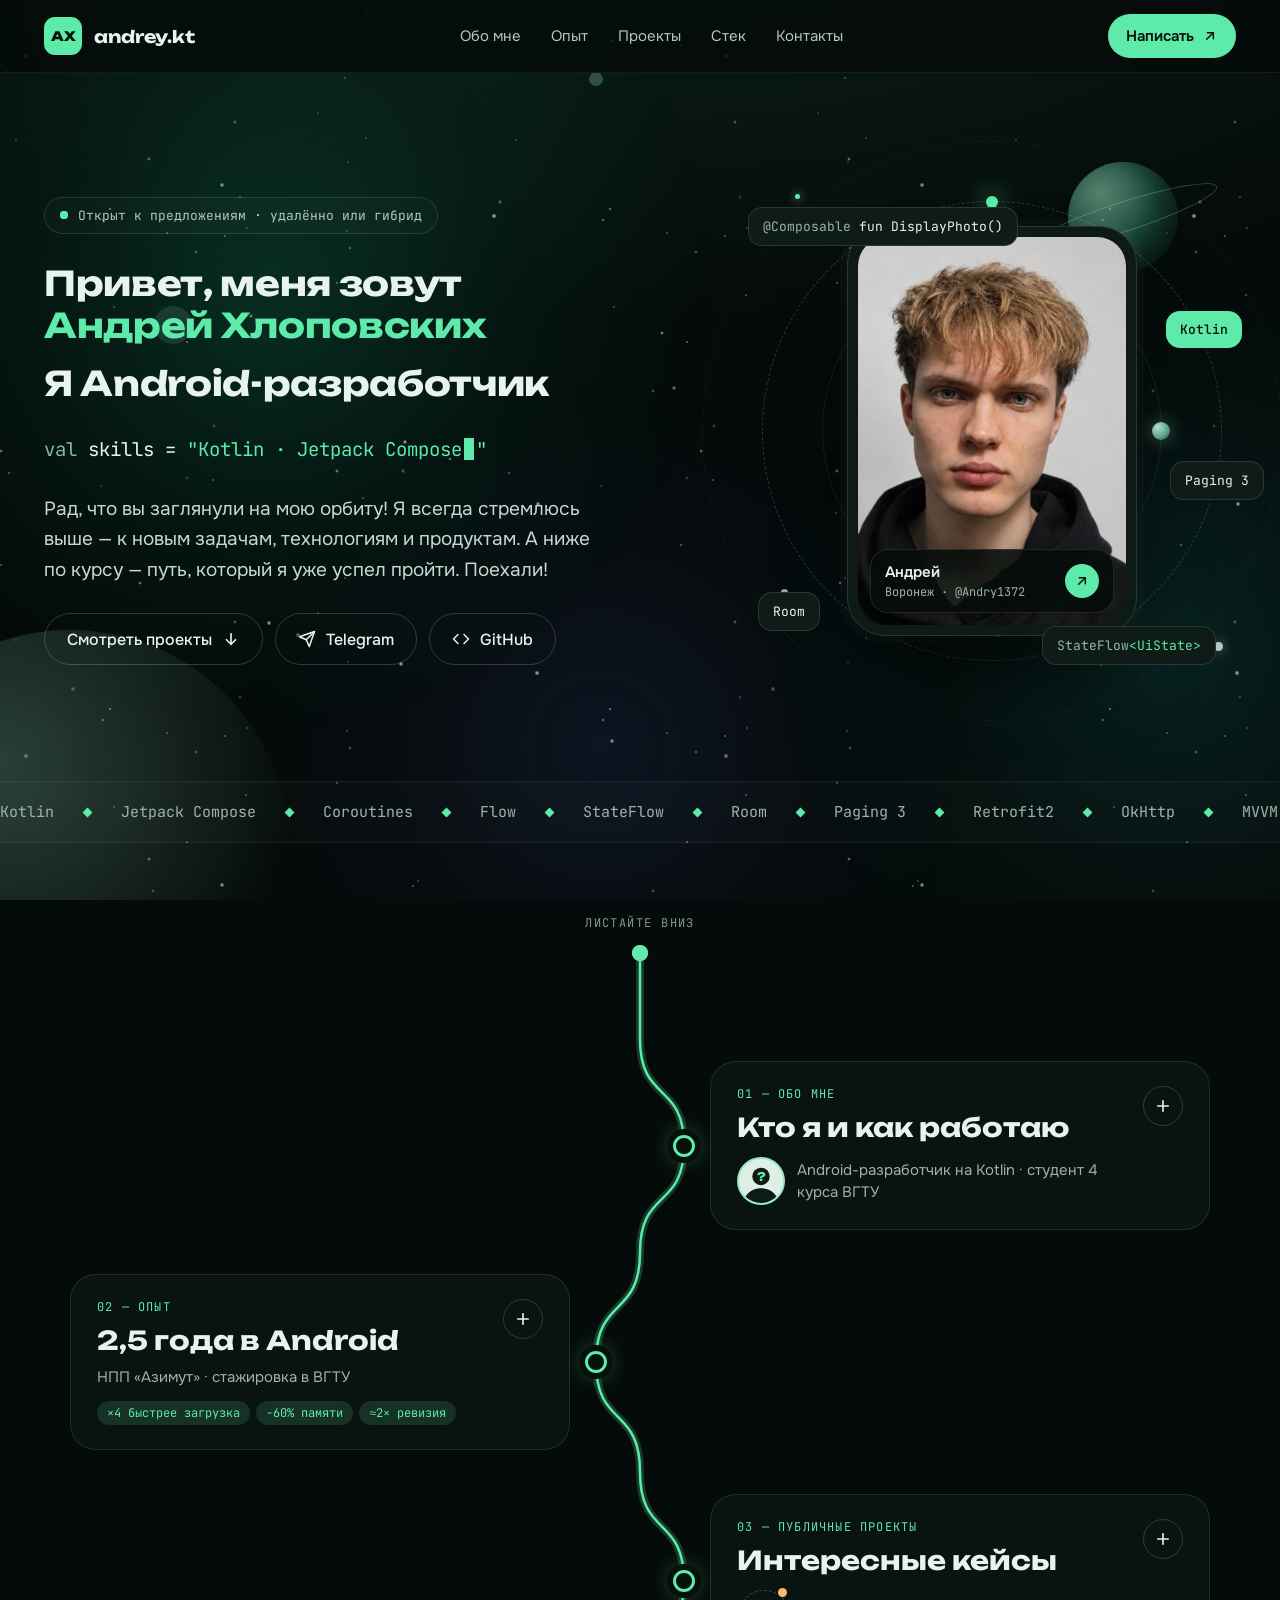
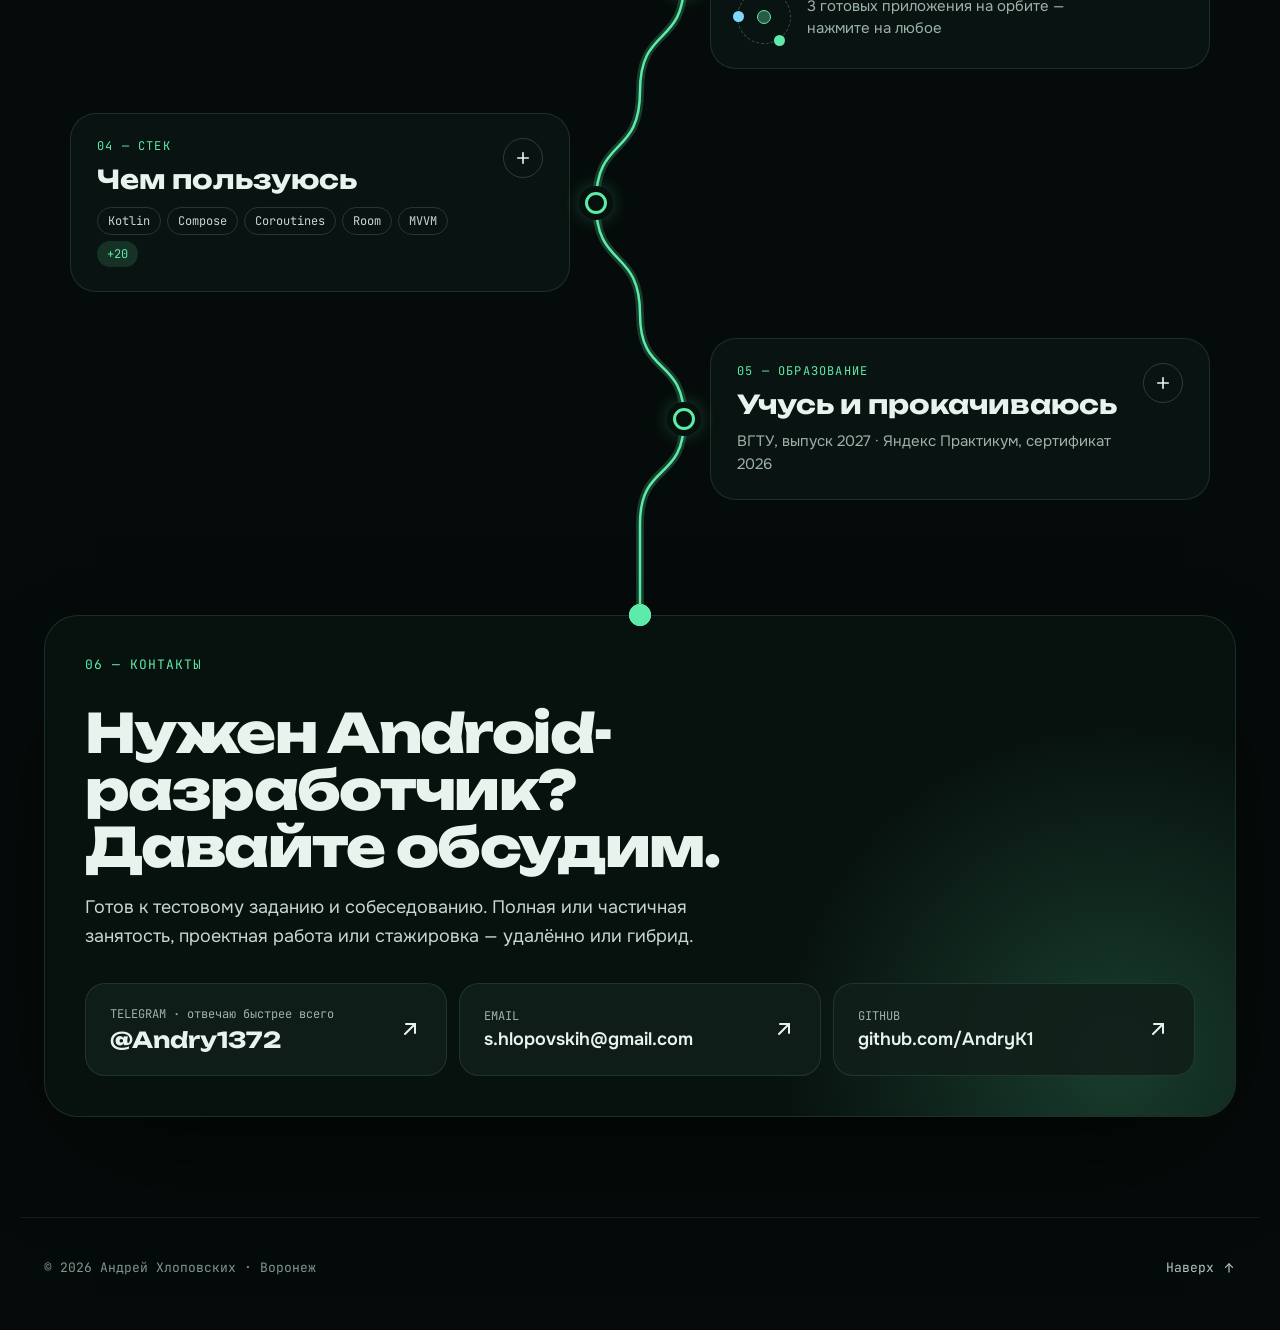
==== index.html @ 8d743f5b "Add files via upload Portfolio android" ====
<!doctype html>
<html lang="ru">
<head>
  <meta charset="utf-8">
  <meta name="viewport" content="width=device-width, initial-scale=1">
  <title>Андрей Хлоповских — Android-разработчик</title>
  <meta name="description" content="Портфолио Android-разработчика Андрея Хлоповских: Kotlin, Jetpack Compose, Coroutines, Room, MVVM. Опыт, проекты, стек и контакты.">
  <meta name="theme-color" content="#050B0A">

  <!-- адрес сайта и превью ссылки в Telegram, VK и т.д. -->
  <link rel="canonical" href="https://developer-android.ru/">
  <meta property="og:url" content="https://developer-android.ru/">
  <meta property="og:type" content="website">
  <meta property="og:title" content="Андрей Хлоповских — Android-разработчик">
  <meta property="og:description" content="Kotlin, Jetpack Compose, Coroutines, Room, MVVM. Опыт, проекты и контакты.">
  <meta property="og:image" content="https://developer-android.ru/images/andrey.jpg">
  <meta property="og:locale" content="ru_RU">

  <link rel="icon" href="favicon.svg" type="image/svg+xml">

  <!-- шрифты лежат в папке fonts/, из интернета ничего не грузится -->
  <link rel="stylesheet" href="css/fonts.css">

  <link rel="preload" as="image" href="images/andrey.jpg" fetchpriority="high">
  <link rel="stylesheet" href="css/style.css">

  <script src="js/data.js" defer></script>
  <script src="js/main.js" defer></script>
</head>
<body>
<div class="page" id="page">

  <!-- ===================== ФОН «КОСМОС» ===================== -->
  <div class="space" aria-hidden="true">
    <div class="nebula nebula--1"></div>
    <div class="nebula nebula--2"></div>
    <div class="nebula nebula--3"></div>

    <!-- картинки звёзд и мерцающие звёзды добавляет main.js -->
    <div class="stars stars--a" data-stars="a"></div>
    <div class="stars stars--b" data-stars="b"></div>
    <div class="stars stars--c" data-stars="c"></div>
    <div class="twinkles" id="twinkles"></div>

    <div class="planets">
      <div class="float-slow planet--big"></div>
      <div class="float-slow planet--ringed">
        <div class="planet__body"></div>
        <div class="planet__ring"></div>
      </div>
      <div class="float-slow planet--dot1"></div>
      <div class="float-slow planet--dot2"></div>
      <div class="float-slow planet--dot3"></div>
    </div>

    <span class="shoot shoot--1"></span>
    <span class="shoot shoot--2"></span>
    <span class="shoot shoot--3"></span>
  </div>

  <div class="content">

    <!-- ===================== ШАПКА ===================== -->
    <header class="site-header">
      <nav class="nav">
        <a href="#top" class="logo disp">
          <span class="logo__mark">АХ</span>
          <span>andrey.kt</span>
        </a>
        <div class="nav__links hide-sm">
          <a class="navlink" href="#about" data-open-section="about">Обо мне</a>
          <a class="navlink" href="#exp" data-open-section="exp">Опыт</a>
          <a class="navlink" href="#projects" data-open-section="projects">Проекты</a>
          <a class="navlink" href="#stack" data-open-section="stack">Стек</a>
          <a class="navlink" href="#contact">Контакты</a>
        </div>
        <a class="btn nav__cta" href="https://t.me/Andry1372" target="_blank" rel="noopener noreferrer">
          Написать
          <svg width="16" height="16" viewBox="0 0 24 24" fill="none" stroke="currentColor" stroke-width="2.2" stroke-linecap="round" stroke-linejoin="round" aria-hidden="true"><path d="M7 17L17 7"/><path d="M8 7h9v9"/></svg>
        </a>
      </nav>
    </header>

    <!-- ===================== HERO ===================== -->
    <section id="top" class="hero">
      <div class="hero__text">
        <div class="status fu mono" style="--d: .05s">
          <span class="status__dot pulse"></span>
          <span>Открыт к предложениям · удалённо или гибрид</span>
        </div>

        <div class="hero__titles">
          <h1 class="hero__title disp">
            <span class="ln"><span style="--d: .15s">Привет, меня зовут <span class="accent">Андрей Хлоповских</span></span></span>
          </h1>
          <p class="hero__title disp fu" style="--d: .4s">Я Android-разработчик</p>
        </div>

        <div class="hero__type-wrap">
          <div class="type-line fu mono" style="--d: .7s">
            <span class="type-line__kw" aria-hidden="true">val&nbsp;</span>
            <span aria-hidden="true">skills =&nbsp;</span>
            <span class="type-line__value" aria-hidden="true">"<span class="type-line__text" id="typewriter"></span><span class="caret"></span>"</span>
            <span class="sr-only">Навыки: Kotlin, Jetpack Compose, Coroutines, Flow, Room, Paging 3, Retrofit, OkHttp, MVVM, Clean Architecture, Koin, Dagger 2</span>
          </div>
        </div>

        <p class="hero__lead fu" style="--d: .85s">Рад, что вы заглянули на мою орбиту! Я всегда стремлюсь выше — к новым задачам, технологиям и продуктам. А ниже по курсу — путь, который я уже успел пройти. Поехали!</p>

        <div class="hero__actions fu" style="--d: 1s">
          <a class="btn btn-glow btn-pill" href="#projects" data-open-section="projects">
            Смотреть проекты
            <svg width="18" height="18" viewBox="0 0 24 24" fill="none" stroke="currentColor" stroke-width="2.2" stroke-linecap="round" stroke-linejoin="round" aria-hidden="true"><path d="M12 5v14"/><path d="M6 13l6 6 6-6"/></svg>
          </a>
          <a class="btn btn-glow btn-pill" href="https://t.me/Andry1372" target="_blank" rel="noopener noreferrer">
            <svg width="18" height="18" viewBox="0 0 24 24" fill="none" stroke="currentColor" stroke-width="2" stroke-linecap="round" stroke-linejoin="round" aria-hidden="true"><path d="M22 2L11 13"/><path d="M22 2l-7 20-4-9-9-4 20-7z"/></svg>
            Telegram
          </a>
          <a class="btn btn-glow btn-pill" href="https://github.com/AndryK1" target="_blank" rel="noopener noreferrer">
            <svg width="18" height="18" viewBox="0 0 24 24" fill="none" stroke="currentColor" stroke-width="2" stroke-linecap="round" stroke-linejoin="round" aria-hidden="true"><path d="M8 6l-6 6 6 6"/><path d="M16 6l6 6-6 6"/></svg>
            GitHub
          </a>
        </div>
      </div>

      <div class="hero__visual" data-pause-offscreen>
        <div class="hero-ring hero-ring--mid spin" aria-hidden="true">
          <span class="sat sat--1"></span>
          <span class="sat sat--2"></span>
        </div>
        <div class="hero-ring hero-ring--inner spin-rev" aria-hidden="true">
          <span class="sat sat--3"></span>
        </div>
        <div class="hero-ring hero-ring--outer spin-slow" aria-hidden="true">
          <span class="sat sat--4"></span>
          <span class="sat sat--5"></span>
        </div>

        <div class="photo-card fu" style="--d: .4s">
          <img class="photo-card__img" src="images/andrey.jpg" alt="Андрей Хлоповских" width="270" height="390" draggable="false" fetchpriority="high" decoding="async">
          <div class="photo-card__badge">
            <div class="photo-card__who">
              <span class="photo-card__name">Андрей</span>
              <span class="photo-card__meta mono">Воронеж · @Andry1372</span>
            </div>
            <span class="photo-card__icon">
              <svg width="16" height="16" viewBox="0 0 24 24" fill="none" stroke="currentColor" stroke-width="2.2" stroke-linecap="round" stroke-linejoin="round" aria-hidden="true"><path d="M7 17L17 7"/><path d="M8 7h9v9"/></svg>
            </span>
          </div>
        </div>

        <div class="code-tag code-tag--fn bob mono hide-sm" style="--d: 0s"><span class="code-tag__muted">@Composable</span> fun DisplayPhoto()</div>
        <div class="code-tag code-tag--kotlin bob mono hide-sm" style="--d: -1.8s">Kotlin</div>
        <div class="code-tag code-tag--room bob mono hide-sm" style="--d: -3.2s">Room</div>
        <div class="code-tag code-tag--paging bob mono hide-sm" style="--d: -2.4s">Paging 3</div>
        <div class="code-tag code-tag--flow bob mono hide-sm" style="--d: -4.4s">StateFlow<span class="accent">&lt;UiState&gt;</span></div>
      </div>
    </section>

    <!-- бегущая строка со стеком (пункты добавляет main.js) -->
    <div class="marquee-band" aria-hidden="true">
      <div class="marquee mono" id="marquee" data-pause-offscreen></div>
    </div>

    <!-- ===================== ПУТЬ ПО РАЗДЕЛАМ ===================== -->
    <main class="journey" id="journey">

      <!-- вся дорожка — одна SVG-кривая: от точки к точке без склеек;
           main.js строит её по реальному положению точек и перестраивает при изменении размеров -->
      <svg class="jr-path" id="journey-path" aria-hidden="true">
        <defs>
          <mask id="jr-grow" maskUnits="userSpaceOnUse" x="-100" y="-100" width="10000" height="100000">
            <rect x="-100" y="-100" width="10000" height="100000" fill="#fff"/>
            <rect class="jr-curtain" x="0" y="0" width="0" height="0" fill="#000"/>
          </mask>
        </defs>
      </svg>

      <div class="jr-cap" aria-hidden="true">
        <div class="jr-capcell">
          <span class="jr-cap__label mono">ЛИСТАЙТЕ ВНИЗ</span>
          <span class="jr-startdot pulse"></span>
          <span class="jr-startline"></span>
        </div>
      </div>

      <!-- ===================== 01 ОБО МНЕ ===================== -->
      <section id="about" class="jr jr--right">
        <div class="jr-row">
          <div class="jr-track" aria-hidden="true">
            <span class="jr-dot"></span>
          </div>
          <div class="jr-card">
            <button class="jr-head" aria-expanded="false" aria-controls="panel-about" data-toggle-section>
              <span class="jr-head__body">
                <span class="jr-head__kicker mono">01 — ОБО МНЕ</span>
                <span class="jr-head__title disp">Кто я и как работаю</span>
                <span class="jr-head__meta">
                  <span class="avatar-q" aria-hidden="true">
                    <svg viewBox="0 0 48 48"><circle cx="24" cy="19" r="9.5" fill="#0D1A16"/><path d="M5 50c0-11 8.5-18 19-18s19 7 19 18z" fill="#0D1A16"/><text x="24" y="24" text-anchor="middle" font-size="13" font-weight="800">?</text></svg>
                  </span>
                  <span class="jr-head__sub">Android-разработчик на Kotlin · студент 4 курса ВГТУ</span>
                </span>
              </span>
              <span class="jr-plus"><svg width="18" height="18" viewBox="0 0 24 24" fill="none" stroke="currentColor" stroke-width="2.2" stroke-linecap="round" aria-hidden="true"><path d="M12 5v14"/><path d="M5 12h14"/></svg></span>
            </button>
          </div>
        </div>

        <div class="jr-collapse">
          <div class="jr-collapse__inner">
            <div class="jr-body">
              <div id="panel-about" class="jr-panel">
                <div class="panel-stack panel-stack--loose">
                  <div class="panel-head">
                    <span class="panel-head__label mono">01 — ОБО МНЕ</span>
                    <button class="round-btn" aria-label="Свернуть раздел" data-toggle-section><svg width="18" height="18" viewBox="0 0 24 24" fill="none" stroke="currentColor" stroke-width="2" stroke-linecap="round" aria-hidden="true"><path d="M6 6l12 12"/><path d="M18 6L6 18"/></svg></button>
                  </div>

                  <div class="about-intro">
                    <h2 class="about-intro__title disp">Мне важно не просто закрыть задачу, а повлиять на продукт.</h2>
                    <div class="about-intro__text">
                      <p>Android-разработчик на Kotlin с опытом в продуктовой разработке. Студент 4 курса ВГТУ — совмещаю учёбу с работой над проектами, которыми сам пользуюсь в жизни. В мобильную разработку пришёл после экспериментов с геймдевом и фронтендом.</p>
                    </div>
                  </div>

                  <div class="about-grid">
                    <div class="about-card lift trace" data-tv="0">
                      <span class="about-card__kicker mono">→ продукт</span>
                      <h3 class="about-card__title disp">Вникаю в суть задачи</h3>
                      <p class="about-card__text">Если в задаче есть неясности — уточняю детали у аналитика, а когда вижу технически более удачное решение, предлагаю его. Так команда экономит время на переделках.</p>
                      <div class="about-card__tags">
                        <span class="icon-tag"><svg width="14" height="14" viewBox="0 0 24 24" fill="none" stroke="currentColor" stroke-width="2" stroke-linecap="round" stroke-linejoin="round" aria-hidden="true"><path d="M21 12a8 8 0 0 1-11.6 7.1L4 20l1-4.6A8 8 0 1 1 21 12z"/></svg>обсуждение задач</span>
                        <span class="icon-tag"><svg width="14" height="14" viewBox="0 0 24 24" fill="none" stroke="currentColor" stroke-width="2" stroke-linecap="round" stroke-linejoin="round" aria-hidden="true"><path d="M9 18h6"/><path d="M10 21h4"/><path d="M12 3a6 6 0 0 0-3.5 10.9c.6.5 1 1.2 1 2.1h5c0-.9.4-1.6 1-2.1A6 6 0 0 0 12 3z"/></svg>инициативы</span>
                      </div>
                    </div>
                    <div class="about-card lift trace" data-tv="2">
                      <span class="about-card__kicker mono">→ скорость</span>
                      <h3 class="about-card__title disp">Думаю о памяти и сети</h3>
                      <p class="about-card__text">Пагинация, кэш, офлайн-сценарии — закладываю их заранее, особенно для корпоративных устройств среднего сегмента.</p>
                      <div class="about-card__tags">
                        <span class="icon-tag"><svg width="14" height="14" viewBox="0 0 24 24" fill="none" stroke="currentColor" stroke-width="2" stroke-linecap="round" stroke-linejoin="round" aria-hidden="true"><path d="M13 2L4 14h7l-1 8 9-12h-7z"/></svg>пагинация</span>
                        <span class="icon-tag"><svg width="14" height="14" viewBox="0 0 24 24" fill="none" stroke="currentColor" stroke-width="2" stroke-linecap="round" stroke-linejoin="round" aria-hidden="true"><ellipse cx="12" cy="5.5" rx="7" ry="2.5"/><path d="M5 5.5v13c0 1.4 3.1 2.5 7 2.5s7-1.1 7-2.5v-13"/></svg>кэш</span>
                        <span class="icon-tag"><svg width="14" height="14" viewBox="0 0 24 24" fill="none" stroke="currentColor" stroke-width="2" stroke-linecap="round" stroke-linejoin="round" aria-hidden="true"><path d="M2 2l20 20"/><path d="M8.5 16.5a5 5 0 0 1 7 0"/><path d="M5 12.9a10 10 0 0 1 5.2-2.8"/><path d="M19 12.9a10 10 0 0 0-2.4-1.7"/><path d="M12 20h.01"/></svg>офлайн</span>
                      </div>
                    </div>
                    <div class="about-card lift trace" data-tv="1">
                      <span class="about-card__kicker mono">→ качество</span>
                      <h3 class="about-card__title disp">Ревью по существу</h3>
                      <p class="about-card__text">На код-ревью ищу не только стиль, а реальные дефекты: утечки, логические ошибки, проблемы с сетевым слоем.</p>
                      <div class="about-card__tags">
                        <span class="icon-tag"><svg width="14" height="14" viewBox="0 0 24 24" fill="none" stroke="currentColor" stroke-width="2" stroke-linecap="round" stroke-linejoin="round" aria-hidden="true"><circle cx="11" cy="11" r="7"/><path d="M20 20l-3.5-3.5"/></svg>код-ревью</span>
                        <span class="icon-tag"><svg width="14" height="14" viewBox="0 0 24 24" fill="none" stroke="currentColor" stroke-width="2" stroke-linecap="round" stroke-linejoin="round" aria-hidden="true"><rect x="8" y="6" width="8" height="14" rx="4"/><path d="M12 10v10"/><path d="M4 13h4M16 13h4M5 7l3 2M19 7l-3 2M5 19l3-2M19 19l-3-2"/></svg>поиск багов</span>
                      </div>
                    </div>
                    <div class="about-card lift trace" data-tv="4">
                      <span class="about-card__kicker mono">→ вне кода</span>
                      <h3 class="about-card__title disp">О себе</h3>
                      <p class="about-card__text">В свободное от работы время люблю заниматься спортом, собираться со знакомыми или выбираться на природу. Когда ничего из этого не выходит — смотрю сериалы или играю в видеоигры.</p>
                      <div class="about-card__tags">
                        <span class="icon-tag"><svg width="14" height="14" viewBox="0 0 24 24" fill="none" stroke="currentColor" stroke-width="2" stroke-linecap="round" stroke-linejoin="round" aria-hidden="true"><path d="M6 7v10M18 7v10M3 9v6M21 9v6M6 12h12"/></svg>спорт</span>
                        <span class="icon-tag"><svg width="14" height="14" viewBox="0 0 24 24" fill="none" stroke="currentColor" stroke-width="2" stroke-linecap="round" stroke-linejoin="round" aria-hidden="true"><circle cx="9" cy="8" r="3.2"/><path d="M3 20c0-3.3 2.7-6 6-6s6 2.7 6 6"/><path d="M16 4.8a3.2 3.2 0 0 1 0 6.4"/><path d="M18 14.3c1.8.8 3 2.6 3 5.7"/></svg>друзья</span>
                        <span class="icon-tag"><svg width="14" height="14" viewBox="0 0 24 24" fill="none" stroke="currentColor" stroke-width="2" stroke-linecap="round" stroke-linejoin="round" aria-hidden="true"><path d="M3 20l6-10 4 6 3-4 5 8z"/></svg>природа</span>
                        <span class="icon-tag"><svg width="14" height="14" viewBox="0 0 24 24" fill="none" stroke="currentColor" stroke-width="2" stroke-linecap="round" stroke-linejoin="round" aria-hidden="true"><rect x="3" y="6" width="18" height="12" rx="2"/><path d="M8 21h8"/><path d="M9 2l3 4 3-4"/></svg>сериалы</span>
                        <span class="icon-tag"><svg width="14" height="14" viewBox="0 0 24 24" fill="none" stroke="currentColor" stroke-width="2" stroke-linecap="round" stroke-linejoin="round" aria-hidden="true"><path d="M7 9h10a4 4 0 0 1 4 4v1a3 3 0 0 1-5.3 1.9L14.5 15h-5l-1.2.9A3 3 0 0 1 3 14v-1a4 4 0 0 1 4-4z"/><path d="M8 11v3M6.5 12.5h3"/></svg>игры</span>
                      </div>
                    </div>
                  </div>
                </div>
              </div>
            </div>
          </div>
        </div>
      </section>

      <!-- ===================== 02 ОПЫТ ===================== -->
      <section id="exp" class="jr jr--left">
        <div class="jr-row">
          <div class="jr-track" aria-hidden="true">
            <span class="jr-dot"></span>
          </div>
          <div class="jr-card">
            <button class="jr-head" aria-expanded="false" aria-controls="panel-exp" data-toggle-section>
              <span class="jr-head__body">
                <span class="jr-head__kicker mono">02 — ОПЫТ</span>
                <span class="jr-head__title disp">2,5 года в Android</span>
                <span class="jr-head__sub">НПП «Азимут» · стажировка в ВГТУ</span>
                <span class="tag-row">
                  <span class="tag tag--accent mono">×4 быстрее загрузка</span>
                  <span class="tag tag--accent mono">−60% памяти</span>
                  <span class="tag tag--accent mono">≈2× ревизия</span>
                </span>
              </span>
              <span class="jr-plus"><svg width="18" height="18" viewBox="0 0 24 24" fill="none" stroke="currentColor" stroke-width="2.2" stroke-linecap="round" aria-hidden="true"><path d="M12 5v14"/><path d="M5 12h14"/></svg></span>
            </button>
          </div>
        </div>

        <div class="jr-collapse">
          <div class="jr-collapse__inner">
            <div class="jr-body">
              <div id="panel-exp" class="jr-panel">
                <div class="panel-stack">
                  <div class="panel-head">
                    <span class="panel-head__label mono">02 — ОПЫТ</span>
                    <button class="round-btn" aria-label="Свернуть раздел" data-toggle-section><svg width="18" height="18" viewBox="0 0 24 24" fill="none" stroke="currentColor" stroke-width="2" stroke-linecap="round" aria-hidden="true"><path d="M6 6l12 12"/><path d="M18 6L6 18"/></svg></button>
                  </div>

                  <article class="job">
                    <div class="job__when">
                      <span class="job__dates mono">фев 2024 — мар 2026</span>
                      <span class="job__place mono">2 года 2 месяца · Воронеж</span>
                    </div>
                    <div class="job__main">
                      <div class="job__head">
                        <h3 class="job__company disp">ООО НПП «Азимут»</h3>
                        <span class="job__role">Android-разработчик · корпоративное приложение складского учёта, 4 ключевых экрана</span>
                      </div>
                      <div class="metrics">
                        <div class="metric">
                          <span class="metric__value disp">×4</span>
                          <span class="metric__label">сократил время загрузки экрана: с 4–5 c до менее чем 1 c</span>
                        </div>
                        <div class="metric">
                          <span class="metric__value disp">−60%</span>
                          <span class="metric__label">потребление памяти на устройстве</span>
                        </div>
                        <div class="metric">
                          <span class="metric__value disp">≈2×</span>
                          <span class="metric__label">быстрее еженедельная ревизия — по словам пользователей</span>
                        </div>
                      </div>
                      <div class="points tv-cycle">
                        <div class="point lift trace">
                          <span class="point__label mono">СКЛАД</span>
                          <p class="point__text">Список оборудования с поиском по названию, артикулу и производителю, фильтрами по категориям и статусами остатков. Весь UI — Compose, состояние через ViewModel + StateFlow по MVVM.</p>
                        </div>
                        <div class="point lift trace">
                          <span class="point__label mono">ПАГИНАЦИЯ</span>
                          <p class="point__text">Paging 3 (PagingSource + RemoteMediator): категории на 300+ позиций грузятся порциями по 20 вместо всего списка разом.</p>
                        </div>
                        <div class="point lift trace">
                          <span class="point__label mono">ОФЛАЙН И СЕТЬ</span>
                          <p class="point__text">Retrofit2 + OkHttp-интерцепторы, Room-кэш карточек как источник для RemoteMediator — работает на нестабильном складском Wi‑Fi без потери данных.</p>
                        </div>
                        <div class="point lift trace">
                          <span class="point__label mono">ДАШБОРД</span>
                          <p class="point__text">Сам предложил график «Оборудование по категориям», согласовал требования с аналитиком и сделал bar-chart на Compose.</p>
                        </div>
                      </div>
                      <div class="chips">
                        <span class="chip mono">Kotlin</span>
                        <span class="chip mono">Jetpack Compose</span>
                        <span class="chip mono">Retrofit2</span>
                        <span class="chip mono">OkHttp</span>
                        <span class="chip mono">Room</span>
                        <span class="chip mono">Paging 3</span>
                        <span class="chip mono">Coroutines</span>
                        <span class="chip mono">Flow · StateFlow</span>
                        <span class="chip mono">MVVM</span>
                        <span class="chip mono">Navigation Compose</span>
                        <span class="chip mono">Material3</span>
                      </div>
                    </div>
                  </article>

                  <article class="job">
                    <div class="job__when">
                      <span class="job__dates mono">окт 2023 — фев 2024</span>
                      <span class="job__place mono">5 месяцев · Воронеж</span>
                    </div>
                    <div class="job__main">
                      <div class="job__head">
                        <h3 class="job__company disp">ВГТУ</h3>
                        <span class="job__role">Стажировка — мобильная разработка (Android) · команда из 4 человек</span>
                      </div>
                      <div class="points points--narrow tv-cycle">
                        <div class="point lift trace">
                          <span class="point__label mono">ИЗБРАННОЕ</span>
                          <p class="point__text">Экран на Compose с постраничной загрузкой через Paging: никаких подвисаний при росте списка.</p>
                        </div>
                        <div class="point lift trace">
                          <span class="point__label mono">ФИЛЬТРЫ</span>
                          <p class="point__text">Состояние фильтров в ViewModel, реактивное обновление списка через StateFlow без перезагрузки экрана.</p>
                        </div>
                        <div class="point lift trace">
                          <span class="point__label mono">КОД-РЕВЬЮ</span>
                          <p class="point__text">Нашёл два дефекта до мёрджа: расхождение с макетом в Figma и забытый мок-интерцептор OkHttp, блокировавший запросы к серверу.</p>
                        </div>
                      </div>
                      <div class="chips">
                        <span class="chip mono">Kotlin</span>
                        <span class="chip mono">Jetpack Compose</span>
                        <span class="chip mono">Koin</span>
                        <span class="chip mono">Retrofit</span>
                        <span class="chip mono">Coroutines</span>
                        <span class="chip mono">StateFlow</span>
                        <span class="chip mono">MVVM</span>
                        <span class="chip mono">Git</span>
                      </div>
                    </div>
                  </article>
                </div>
              </div>
            </div>
          </div>
        </div>
      </section>

      <!-- ===================== 03 ПУБЛИЧНЫЕ ПРОЕКТЫ ===================== -->
      <section id="projects" class="jr jr--right">
        <div class="jr-row">
          <div class="jr-track" aria-hidden="true">
            <span class="jr-dot"></span>
          </div>
          <div class="jr-card">
            <button class="jr-head" aria-expanded="false" aria-controls="panel-projects" data-toggle-section>
              <span class="jr-head__body">
                <span class="jr-head__kicker mono">03 — ПУБЛИЧНЫЕ ПРОЕКТЫ</span>
                <span class="jr-head__title disp">Интересные кейсы</span>
                <span class="jr-head__meta jr-head__meta--wide">
                  <span class="mini-orbit" aria-hidden="true">
                    <span class="mini-orbit__core"></span>
                    <span class="mini-orbit__p1"></span>
                    <span class="mini-orbit__p2"></span>
                    <span class="mini-orbit__p3"></span>
                  </span>
                  <span class="jr-head__sub">3 готовых приложения на орбите — нажмите на любое</span>
                </span>
              </span>
              <span class="jr-plus"><svg width="18" height="18" viewBox="0 0 24 24" fill="none" stroke="currentColor" stroke-width="2.2" stroke-linecap="round" aria-hidden="true"><path d="M12 5v14"/><path d="M5 12h14"/></svg></span>
            </button>
          </div>
        </div>

        <div class="jr-collapse">
          <div class="jr-collapse__inner">
            <div class="jr-body">
              <div id="panel-projects" class="jr-panel jr-panel--clip">
                <div class="projects-body">
                  <div class="panel-head panel-head--wrap">
                    <span class="panel-head__label mono">03 — ПУБЛИЧНЫЕ ПРОЕКТЫ</span>
                    <div class="panel-head__side">
                      <span class="panel-head__hint mono hide-sm">нажмите на иконку, чтобы открыть описание</span>
                      <button class="round-btn" aria-label="Свернуть раздел" data-toggle-section><svg width="18" height="18" viewBox="0 0 24 24" fill="none" stroke="currentColor" stroke-width="2" stroke-linecap="round" aria-hidden="true"><path d="M6 6l12 12"/><path d="M18 6L6 18"/></svg></button>
                    </div>
                  </div>

                  <div class="orbit-wrap">
                    <div class="orbit" id="orbit">
                      <span class="orbit-path orbit-path--inner" aria-hidden="true"></span>
                      <span class="orbit-path orbit-path--outer" aria-hidden="true"></span>
                      <div class="orbit-core">
                        <span class="orbit-core__text">Выберите приложение, о котором хотите узнать больше</span>
                      </div>
                      <!-- кольца с иконками приложений строит main.js из js/data.js -->
                    </div>
                  </div>

                  <!-- сюда main.js вставляет карточку выбранного проекта -->
                  <div id="project-slot" class="slot"></div>
                </div>
              </div>
            </div>
          </div>
        </div>
      </section>

      <!-- ===================== 04 СТЕК ===================== -->
      <section id="stack" class="jr jr--left">
        <div class="jr-row">
          <div class="jr-track" aria-hidden="true">
            <span class="jr-dot"></span>
          </div>
          <div class="jr-card">
            <button class="jr-head" aria-expanded="false" aria-controls="panel-stack" data-toggle-section>
              <span class="jr-head__body">
                <span class="jr-head__kicker mono">04 — СТЕК</span>
                <span class="jr-head__title disp">Чем пользуюсь</span>
                <span class="tag-row">
                  <span class="tag mono">Kotlin</span>
                  <span class="tag mono">Compose</span>
                  <span class="tag mono">Coroutines</span>
                  <span class="tag mono">Room</span>
                  <span class="tag mono">MVVM</span>
                  <span class="tag tag--more mono">+20</span>
                </span>
              </span>
              <span class="jr-plus"><svg width="18" height="18" viewBox="0 0 24 24" fill="none" stroke="currentColor" stroke-width="2.2" stroke-linecap="round" aria-hidden="true"><path d="M12 5v14"/><path d="M5 12h14"/></svg></span>
            </button>
          </div>
        </div>

        <div class="jr-collapse">
          <div class="jr-collapse__inner">
            <div class="jr-body">
              <div id="panel-stack" class="jr-panel">
                <div class="panel-stack">
                  <div class="panel-head">
                    <span class="panel-head__label mono">04 — СТЕК</span>
                    <button class="round-btn" aria-label="Свернуть раздел" data-toggle-section><svg width="18" height="18" viewBox="0 0 24 24" fill="none" stroke="currentColor" stroke-width="2" stroke-linecap="round" aria-hidden="true"><path d="M6 6l12 12"/><path d="M18 6L6 18"/></svg></button>
                  </div>

                  <div class="stack-grid tv-cycle">
                    <div class="stack-card lift trace">
                      <div class="stack-card__head">
                        <span class="stack-card__icon" aria-hidden="true"><svg width="22" height="22" viewBox="0 0 24 24" fill="none" stroke="currentColor" stroke-width="1.8" stroke-linecap="round" stroke-linejoin="round"><path d="M9 4c-2 0-3 1-3 3v2c0 1.5-1 2.5-2 3 1 .5 2 1.5 2 3v2c0 2 1 3 3 3"/><path d="M15 4c2 0 3 1 3 3v2c0 1.5 1 2.5 2 3-1 .5-2 1.5-2 3v2c0 2-1 3-3 3"/></svg></span>
                        <div class="stack-card__titles"><h3 class="stack-card__title disp">Язык</h3><span class="stack-card__sub">на чём пишу</span></div>
                      </div>
                      <div class="chips">
                        <span class="chip chip--accent mono">Kotlin</span>
                        <span class="chip chip--accent mono">Java</span>
                      </div>
                    </div>
                    <div class="stack-card lift trace">
                      <div class="stack-card__head">
                        <span class="stack-card__icon" aria-hidden="true"><svg width="22" height="22" viewBox="0 0 24 24" fill="none" stroke="currentColor" stroke-width="1.8" stroke-linecap="round" stroke-linejoin="round"><rect x="6" y="2.5" width="12" height="19" rx="2.5"/><path d="M6 7h12"/><path d="M10 18.5h4"/></svg></span>
                        <div class="stack-card__titles"><h3 class="stack-card__title disp">Интерфейс</h3><span class="stack-card__sub">чем собираю экраны</span></div>
                      </div>
                      <div class="chips">
                        <span class="chip chip--accent mono">Jetpack Compose</span>
                        <span class="chip chip--accent mono">Material3</span>
                        <span class="chip chip--accent mono">Navigation Compose</span>
                        <span class="chip chip--accent mono">XML</span>
                      </div>
                    </div>
                    <div class="stack-card lift trace">
                      <div class="stack-card__head">
                        <span class="stack-card__icon" aria-hidden="true"><svg width="22" height="22" viewBox="0 0 24 24" fill="none" stroke="currentColor" stroke-width="1.8" stroke-linecap="round" stroke-linejoin="round"><path d="M12 3l9 5-9 5-9-5 9-5z"/><path d="M3 13l9 5 9-5"/><path d="M3 17.5l9 5 9-5"/></svg></span>
                        <div class="stack-card__titles"><h3 class="stack-card__title disp">Архитектура</h3><span class="stack-card__sub">как строю приложение</span></div>
                      </div>
                      <div class="chips">
                        <span class="chip chip--accent mono">MVVM</span>
                        <span class="chip chip--accent mono">MVP</span>
                        <span class="chip chip--accent mono">Clean Architecture</span>
                        <span class="chip chip--accent mono">SOLID</span>
                      </div>
                    </div>
                    <div class="stack-card lift trace">
                      <div class="stack-card__head">
                        <span class="stack-card__icon" aria-hidden="true"><svg width="22" height="22" viewBox="0 0 24 24" fill="none" stroke="currentColor" stroke-width="1.8" stroke-linecap="round" stroke-linejoin="round"><path d="M4 7h12"/><path d="M13 4l3 3-3 3"/><path d="M20 17H8"/><path d="M11 14l-3 3 3 3"/></svg></span>
                        <div class="stack-card__titles"><h3 class="stack-card__title disp">Асинхронность</h3><span class="stack-card__sub">потоки и реактивность</span></div>
                      </div>
                      <div class="chips">
                        <span class="chip chip--accent mono">Coroutines</span>
                        <span class="chip chip--accent mono">Flow</span>
                        <span class="chip chip--accent mono">StateFlow</span>
                        <span class="chip chip--accent mono">RxJava</span>
                        <span class="chip chip--accent mono">LiveData</span>
                      </div>
                    </div>
                    <div class="stack-card lift trace">
                      <div class="stack-card__head">
                        <span class="stack-card__icon" aria-hidden="true"><svg width="22" height="22" viewBox="0 0 24 24" fill="none" stroke="currentColor" stroke-width="1.8" stroke-linecap="round" stroke-linejoin="round"><ellipse cx="12" cy="5.5" rx="7" ry="2.5"/><path d="M5 5.5v13c0 1.4 3.1 2.5 7 2.5s7-1.1 7-2.5v-13"/><path d="M5 12c0 1.4 3.1 2.5 7 2.5s7-1.1 7-2.5"/></svg></span>
                        <div class="stack-card__titles"><h3 class="stack-card__title disp">Данные и сеть</h3><span class="stack-card__sub">откуда берутся данные</span></div>
                      </div>
                      <div class="chips">
                        <span class="chip chip--accent mono">Retrofit2</span>
                        <span class="chip chip--accent mono">OkHttp</span>
                        <span class="chip chip--accent mono">Room</span>
                        <span class="chip chip--accent mono">Paging 3</span>
                        <span class="chip chip--accent mono">SQL</span>
                        <span class="chip chip--accent mono">JSON API</span>
                      </div>
                    </div>
                    <div class="stack-card lift trace">
                      <div class="stack-card__head">
                        <span class="stack-card__icon" aria-hidden="true"><svg width="22" height="22" viewBox="0 0 24 24" fill="none" stroke="currentColor" stroke-width="1.8" stroke-linecap="round" stroke-linejoin="round"><path d="M14.7 6.3a4 4 0 0 0-5.4 5.2L3 17.8V21h3.2l6.3-6.3a4 4 0 0 0 5.2-5.4l-2.6 2.6-2.4-.6-.6-2.4z"/></svg></span>
                        <div class="stack-card__titles"><h3 class="stack-card__title disp">DI и инструменты</h3><span class="stack-card__sub">сборка и порядок в коде</span></div>
                      </div>
                      <div class="chips">
                        <span class="chip chip--accent mono">Koin</span>
                        <span class="chip chip--accent mono">Dagger 2</span>
                        <span class="chip chip--accent mono">Android SDK</span>
                        <span class="chip chip--accent mono">Git</span>
                        <span class="chip chip--accent mono">GitLab</span>
                      </div>
                    </div>
                  </div>
                </div>
              </div>
            </div>
          </div>
        </div>
      </section>

      <!-- ===================== 05 ОБРАЗОВАНИЕ ===================== -->
      <section id="edu" class="jr jr--right">
        <div class="jr-row">
          <div class="jr-track" aria-hidden="true">
            <span class="jr-dot"></span>
          </div>
          <div class="jr-card">
            <button class="jr-head" aria-expanded="false" aria-controls="panel-edu" data-toggle-section>
              <span class="jr-head__body">
                <span class="jr-head__kicker mono">05 — ОБРАЗОВАНИЕ</span>
                <span class="jr-head__title disp">Учусь и прокачиваюсь</span>
                <span class="jr-head__sub">ВГТУ, выпуск 2027 · Яндекс Практикум, сертификат 2026</span>
              </span>
              <span class="jr-plus"><svg width="18" height="18" viewBox="0 0 24 24" fill="none" stroke="currentColor" stroke-width="2.2" stroke-linecap="round" aria-hidden="true"><path d="M12 5v14"/><path d="M5 12h14"/></svg></span>
            </button>
          </div>
        </div>

        <div class="jr-collapse">
          <div class="jr-collapse__inner">
            <div class="jr-body">
              <div id="panel-edu" class="jr-panel">
                <div class="panel-stack">
                  <div class="panel-head">
                    <span class="panel-head__label mono">05 — ОБРАЗОВАНИЕ</span>
                    <button class="round-btn" aria-label="Свернуть раздел" data-toggle-section><svg width="18" height="18" viewBox="0 0 24 24" fill="none" stroke="currentColor" stroke-width="2" stroke-linecap="round" aria-hidden="true"><path d="M6 6l12 12"/><path d="M18 6L6 18"/></svg></button>
                  </div>

                  <div class="edu-grid tv-cycle">
                    <div class="edu-card lift trace">
                      <span class="year year--fill disp">2027</span>
                      <div class="edu-card__body">
                        <h3 class="edu-card__title disp">Воронежский государственный технический университет</h3>
                        <span class="edu-card__sub">Бакалавриат · Информационные технологии в дизайне · сейчас 4 курс</span>
                      </div>
                    </div>
                    <div class="edu-card lift trace">
                      <span class="year year--outline disp">2026</span>
                      <div class="edu-card__body edu-card__body--grow">
                        <h3 class="edu-card__title disp">Android-разработчик расширенный</h3>
                        <span class="edu-card__sub">Яндекс Практикум · 673 академ. часа · авг 2024 — фев 2026</span>
                        <div class="doc-thumbs">
                          <button class="doc-thumb" data-doc="cert" aria-label="Показать сертификат">
                            <img class="doc-thumb__cert" src="images/docs/certificate-thumb.jpg" alt="" loading="lazy" decoding="async" width="150" height="89">
                            <span class="doc-thumb__cap mono">Сертификат</span>
                          </button>
                          <button class="doc-thumb" data-doc="ref" aria-label="Показать справку">
                            <img class="doc-thumb__ref" src="images/docs/reference-thumb.jpg" alt="" loading="lazy" decoding="async" width="63" height="89">
                            <span class="doc-thumb__cap mono">Справка</span>
                          </button>
                        </div>
                      </div>
                    </div>
                  </div>

                  <!-- сюда main.js вставляет просмотр сертификата / справки -->
                  <div id="doc-slot" class="slot"></div>
                </div>
              </div>
            </div>
          </div>
        </div>
      </section>

      <!-- ===================== 06 КОНТАКТЫ (всегда открыт, путь заканчивается здесь) ===================== -->
      <section id="contact" class="jr contact">
        <div class="jr-tail" aria-hidden="true">
          <span class="jr-tail__line"></span>
          <span class="jr-tail__dot pulse"></span>
        </div>
        <div class="jr-panel contact-panel">
          <div class="contact-panel__glow" aria-hidden="true"></div>
          <div class="contact-panel__inner">
            <div class="panel-head">
              <span class="panel-head__label mono">06 — КОНТАКТЫ</span>
            </div>
            <div class="contact__intro">
              <h2 class="contact__title disp">Нужен Android-разработчик? Давайте обсудим.</h2>
              <p class="contact__text">Готов к тестовому заданию и собеседованию. Полная или частичная занятость, проектная работа или стажировка — удалённо или гибрид.</p>
            </div>
            <div class="contact__links">
              <a class="contact-link arrow-link lift" href="https://t.me/Andry1372" target="_blank" rel="noopener noreferrer">
                <span class="contact-link__text">
                  <span class="contact-link__label mono">TELEGRAM · отвечаю быстрее всего</span>
                  <span class="contact-link__value contact-link__value--big disp">@Andry1372</span>
                </span>
                <svg class="arr" width="24" height="24" viewBox="0 0 24 24" fill="none" stroke="currentColor" stroke-width="2" stroke-linecap="round" stroke-linejoin="round" aria-hidden="true"><path d="M7 17L17 7"/><path d="M8 7h9v9"/></svg>
              </a>
              <a class="contact-link arrow-link lift" href="mailto:s.hlopovskih@gmail.com" target="_blank" rel="noopener noreferrer">
                <span class="contact-link__text">
                  <span class="contact-link__label mono">EMAIL</span>
                  <span class="contact-link__value">s.hlopovskih@gmail.com</span>
                </span>
                <svg class="arr" width="24" height="24" viewBox="0 0 24 24" fill="none" stroke="currentColor" stroke-width="2" stroke-linecap="round" stroke-linejoin="round" aria-hidden="true"><path d="M7 17L17 7"/><path d="M8 7h9v9"/></svg>
              </a>
              <a class="contact-link arrow-link lift" href="https://github.com/AndryK1" target="_blank" rel="noopener noreferrer">
                <span class="contact-link__text">
                  <span class="contact-link__label mono">GITHUB</span>
                  <span class="contact-link__value">github.com/AndryK1</span>
                </span>
                <svg class="arr" width="24" height="24" viewBox="0 0 24 24" fill="none" stroke="currentColor" stroke-width="2" stroke-linecap="round" stroke-linejoin="round" aria-hidden="true"><path d="M7 17L17 7"/><path d="M8 7h9v9"/></svg>
              </a>
            </div>
          </div>
        </div>
      </section>
    </main>

    <footer class="footer">
      <span class="footer__copy mono">© 2026 Андрей Хлоповских · Воронеж</span>
      <a class="footer__top navlink mono" href="#top">
        Наверх
        <svg width="14" height="14" viewBox="0 0 24 24" fill="none" stroke="currentColor" stroke-width="2" stroke-linecap="round" stroke-linejoin="round" aria-hidden="true"><path d="M12 19V5"/><path d="M6 11l6-6 6 6"/></svg>
      </a>
    </footer>
  </div>

  <!-- курсор-комета: точки хвоста и «взрывы» добавляет main.js -->
  <div class="cur-layer" id="cursor" aria-hidden="true"></div>
</div>
</body>
</html>
---- css/fonts.css ----
/*
 * Шрифты лежат в папке fonts/ рядом с сайтом — из интернета ничего не загружается.
 * Это те же файлы, что отдаёт Google Fonts (Unbounded 700/800, Onest 400/500/600,
 * JetBrains Mono 400/500), с теми же наборами символов (unicode-range):
 * браузер скачивает только те части, символы которых реально есть на странице.
 * Лицензия шрифтов — SIL Open Font License 1.1.
 */
/* cyrillic-ext */
@font-face {
  font-family: 'JetBrains Mono';
  font-style: normal;
  font-weight: 400;
  font-display: swap;
  src: url(../fonts/jetbrains-mono-cyrillic-ext.woff2) format('woff2');
  unicode-range: U+0460-052F, U+1C80-1C8A, U+20B4, U+2DE0-2DFF, U+A640-A69F, U+FE2E-FE2F;
}
/* cyrillic */
@font-face {
  font-family: 'JetBrains Mono';
  font-style: normal;
  font-weight: 400;
  font-display: swap;
  src: url(../fonts/jetbrains-mono-cyrillic.woff2) format('woff2');
  unicode-range: U+0301, U+0400-045F, U+0490-0491, U+04B0-04B1, U+2116;
}
/* greek */
@font-face {
  font-family: 'JetBrains Mono';
  font-style: normal;
  font-weight: 400;
  font-display: swap;
  src: url(../fonts/jetbrains-mono-greek.woff2) format('woff2');
  unicode-range: U+0370-0377, U+037A-037F, U+0384-038A, U+038C, U+038E-03A1, U+03A3-03FF;
}
/* vietnamese */
@font-face {
  font-family: 'JetBrains Mono';
  font-style: normal;
  font-weight: 400;
  font-display: swap;
  src: url(../fonts/jetbrains-mono-vietnamese.woff2) format('woff2');
  unicode-range: U+0102-0103, U+0110-0111, U+0128-0129, U+0168-0169, U+01A0-01A1, U+01AF-01B0, U+0300-0301, U+0303-0304, U+0308-0309, U+0323, U+0329, U+1EA0-1EF9, U+20AB;
}
/* latin-ext */
@font-face {
  font-family: 'JetBrains Mono';
  font-style: normal;
  font-weight: 400;
  font-display: swap;
  src: url(../fonts/jetbrains-mono-latin-ext.woff2) format('woff2');
  unicode-range: U+0100-02BA, U+02BD-02C5, U+02C7-02CC, U+02CE-02D7, U+02DD-02FF, U+0304, U+0308, U+0329, U+1D00-1DBF, U+1E00-1E9F, U+1EF2-1EFF, U+2020, U+20A0-20AB, U+20AD-20C4, U+2113, U+2C60-2C7F, U+A720-A7FF;
}
/* latin */
@font-face {
  font-family: 'JetBrains Mono';
  font-style: normal;
  font-weight: 400;
  font-display: swap;
  src: url(../fonts/jetbrains-mono-latin.woff2) format('woff2');
  unicode-range: U+0000-00FF, U+0131, U+0152-0153, U+02BB-02BC, U+02C6, U+02DA, U+02DC, U+0304, U+0308, U+0329, U+2000-206F, U+20AC, U+2122, U+2191, U+2193, U+2212, U+2215, U+FEFF, U+FFFD;
}
/* cyrillic-ext */
@font-face {
  font-family: 'JetBrains Mono';
  font-style: normal;
  font-weight: 500;
  font-display: swap;
  src: url(../fonts/jetbrains-mono-cyrillic-ext.woff2) format('woff2');
  unicode-range: U+0460-052F, U+1C80-1C8A, U+20B4, U+2DE0-2DFF, U+A640-A69F, U+FE2E-FE2F;
}
/* cyrillic */
@font-face {
  font-family: 'JetBrains Mono';
  font-style: normal;
  font-weight: 500;
  font-display: swap;
  src: url(../fonts/jetbrains-mono-cyrillic.woff2) format('woff2');
  unicode-range: U+0301, U+0400-045F, U+0490-0491, U+04B0-04B1, U+2116;
}
/* greek */
@font-face {
  font-family: 'JetBrains Mono';
  font-style: normal;
  font-weight: 500;
  font-display: swap;
  src: url(../fonts/jetbrains-mono-greek.woff2) format('woff2');
  unicode-range: U+0370-0377, U+037A-037F, U+0384-038A, U+038C, U+038E-03A1, U+03A3-03FF;
}
/* vietnamese */
@font-face {
  font-family: 'JetBrains Mono';
  font-style: normal;
  font-weight: 500;
  font-display: swap;
  src: url(../fonts/jetbrains-mono-vietnamese.woff2) format('woff2');
  unicode-range: U+0102-0103, U+0110-0111, U+0128-0129, U+0168-0169, U+01A0-01A1, U+01AF-01B0, U+0300-0301, U+0303-0304, U+0308-0309, U+0323, U+0329, U+1EA0-1EF9, U+20AB;
}
/* latin-ext */
@font-face {
  font-family: 'JetBrains Mono';
  font-style: normal;
  font-weight: 500;
  font-display: swap;
  src: url(../fonts/jetbrains-mono-latin-ext.woff2) format('woff2');
  unicode-range: U+0100-02BA, U+02BD-02C5, U+02C7-02CC, U+02CE-02D7, U+02DD-02FF, U+0304, U+0308, U+0329, U+1D00-1DBF, U+1E00-1E9F, U+1EF2-1EFF, U+2020, U+20A0-20AB, U+20AD-20C4, U+2113, U+2C60-2C7F, U+A720-A7FF;
}
/* latin */
@font-face {
  font-family: 'JetBrains Mono';
  font-style: normal;
  font-weight: 500;
  font-display: swap;
  src: url(../fonts/jetbrains-mono-latin.woff2) format('woff2');
  unicode-range: U+0000-00FF, U+0131, U+0152-0153, U+02BB-02BC, U+02C6, U+02DA, U+02DC, U+0304, U+0308, U+0329, U+2000-206F, U+20AC, U+2122, U+2191, U+2193, U+2212, U+2215, U+FEFF, U+FFFD;
}
/* cyrillic-ext */
@font-face {
  font-family: 'Onest';
  font-style: normal;
  font-weight: 400;
  font-display: swap;
  src: url(../fonts/onest-cyrillic-ext.woff2) format('woff2');
  unicode-range: U+0460-052F, U+1C80-1C8A, U+20B4, U+2DE0-2DFF, U+A640-A69F, U+FE2E-FE2F;
}
/* cyrillic */
@font-face {
  font-family: 'Onest';
  font-style: normal;
  font-weight: 400;
  font-display: swap;
  src: url(../fonts/onest-cyrillic.woff2) format('woff2');
  unicode-range: U+0301, U+0400-045F, U+0490-0491, U+04B0-04B1, U+2116;
}
/* math */
@font-face {
  font-family: 'Onest';
  font-style: normal;
  font-weight: 400;
  font-display: swap;
  src: url(../fonts/onest-math.woff2) format('woff2');
  unicode-range: U+0302-0303, U+0305, U+0307-0308, U+0310, U+0312, U+0315, U+031A, U+0326-0327, U+032C, U+032F-0330, U+0332-0333, U+0338, U+033A, U+0346, U+034D, U+0391-03A1, U+03A3-03A9, U+03B1-03C9, U+03D1, U+03D5-03D6, U+03F0-03F1, U+03F4-03F5, U+2016-2017, U+2034-2038, U+203C, U+2040, U+2043, U+2047, U+2050, U+2057, U+205F, U+2070-2071, U+2074-209F, U+20D0-20DC, U+20E1, U+20E5-20EF, U+2100-2112, U+2114-2115, U+2117-2121, U+2123-214F, U+2190, U+2192, U+2194-21AE, U+21B0-21E5, U+21F1-21F2, U+21F4-2211, U+2213-2214, U+2216-22FF, U+2308-230B, U+2310, U+2319, U+231C-2321, U+2336-237A, U+237C, U+2395, U+239B-23B7, U+23D0, U+23DC-23E1, U+2474-2475, U+25AF, U+25B3, U+25B7, U+25BD, U+25C1, U+25CA, U+25CC, U+25FB, U+266D-266F, U+27C0-27FF, U+2900-2AFF, U+2B0E-2B11, U+2B30-2B4C, U+2BFE, U+3030, U+FF5B, U+FF5D, U+1D400-1D7FF, U+1EE00-1EEFF;
}
/* symbols */
@font-face {
  font-family: 'Onest';
  font-style: normal;
  font-weight: 400;
  font-display: swap;
  src: url(../fonts/onest-symbols.woff2) format('woff2');
  unicode-range: U+0001-000C, U+000E-001F, U+007F-009F, U+20DD-20E0, U+20E2-20E4, U+2150-218F, U+2190, U+2192, U+2194-2199, U+21AF, U+21E6-21F0, U+21F3, U+2218-2219, U+2299, U+22C4-22C6, U+2300-243F, U+2440-244A, U+2460-24FF, U+25A0-27BF, U+2800-28FF, U+2921-2922, U+2981, U+29BF, U+29EB, U+2B00-2BFF, U+4DC0-4DFF, U+FFF9-FFFB, U+10140-1018E, U+10190-1019C, U+101A0, U+101D0-101FD, U+102E0-102FB, U+10E60-10E7E, U+1D2C0-1D2D3, U+1D2E0-1D37F, U+1F000-1F0FF, U+1F100-1F1AE, U+1F1E6-1F1FF, U+1F30D-1F30F, U+1F315, U+1F31C, U+1F31E, U+1F320-1F32C, U+1F336, U+1F378, U+1F37D, U+1F382, U+1F393-1F39F, U+1F3A7-1F3A8, U+1F3AC-1F3AF, U+1F3C2, U+1F3C4-1F3C6, U+1F3CA-1F3CE, U+1F3D4-1F3E0, U+1F3ED, U+1F3F1-1F3F3, U+1F3F5-1F3F7, U+1F408, U+1F415, U+1F41F, U+1F426, U+1F43F, U+1F441-1F442, U+1F444, U+1F446-1F449, U+1F44C-1F44E, U+1F453, U+1F46A, U+1F47D, U+1F4A3, U+1F4B0, U+1F4B3, U+1F4B9, U+1F4BB, U+1F4BF, U+1F4C8-1F4CB, U+1F4D6, U+1F4DA, U+1F4DF, U+1F4E3-1F4E6, U+1F4EA-1F4ED, U+1F4F7, U+1F4F9-1F4FB, U+1F4FD-1F4FE, U+1F503, U+1F507-1F50B, U+1F50D, U+1F512-1F513, U+1F53E-1F54A, U+1F54F-1F5FA, U+1F610, U+1F650-1F67F, U+1F687, U+1F68D, U+1F691, U+1F694, U+1F698, U+1F6AD, U+1F6B2, U+1F6B9-1F6BA, U+1F6BC, U+1F6C6-1F6CF, U+1F6D3-1F6D7, U+1F6E0-1F6EA, U+1F6F0-1F6F3, U+1F6F7-1F6FC, U+1F700-1F80B, U+1F810-1F847, U+1F850-1F859, U+1F860-1F887, U+1F890-1F8AD, U+1F8B0-1F8BB, U+1F8C0-1F8C1, U+1F8D0-1F8D8, U+1F900-1F90B, U+1F93B, U+1F946, U+1F984, U+1F996, U+1F9E9, U+1FA00-1FA6F, U+1FA70-1FA7C, U+1FA80-1FAC6, U+1FAC8, U+1FACC-1FADD, U+1FADF-1FAEB, U+1FAEF-1FAFA, U+1FB00-1FBFF;
}
/* vietnamese */
@font-face {
  font-family: 'Onest';
  font-style: normal;
  font-weight: 400;
  font-display: swap;
  src: url(../fonts/onest-vietnamese.woff2) format('woff2');
  unicode-range: U+0102-0103, U+0110-0111, U+0128-0129, U+0168-0169, U+01A0-01A1, U+01AF-01B0, U+0300-0301, U+0303-0304, U+0308-0309, U+0323, U+0329, U+1EA0-1EF9, U+20AB;
}
/* latin-ext */
@font-face {
  font-family: 'Onest';
  font-style: normal;
  font-weight: 400;
  font-display: swap;
  src: url(../fonts/onest-latin-ext.woff2) format('woff2');
  unicode-range: U+0100-02BA, U+02BD-02C5, U+02C7-02CC, U+02CE-02D7, U+02DD-02FF, U+0304, U+0308, U+0329, U+1D00-1DBF, U+1E00-1E9F, U+1EF2-1EFF, U+2020, U+20A0-20AB, U+20AD-20C4, U+2113, U+2C60-2C7F, U+A720-A7FF;
}
/* latin */
@font-face {
  font-family: 'Onest';
  font-style: normal;
  font-weight: 400;
  font-display: swap;
  src: url(../fonts/onest-latin.woff2) format('woff2');
  unicode-range: U+0000-00FF, U+0131, U+0152-0153, U+02BB-02BC, U+02C6, U+02DA, U+02DC, U+0304, U+0308, U+0329, U+2000-206F, U+20AC, U+2122, U+2191, U+2193, U+2212, U+2215, U+FEFF, U+FFFD;
}
/* cyrillic-ext */
@font-face {
  font-family: 'Onest';
  font-style: normal;
  font-weight: 500;
  font-display: swap;
  src: url(../fonts/onest-cyrillic-ext.woff2) format('woff2');
  unicode-range: U+0460-052F, U+1C80-1C8A, U+20B4, U+2DE0-2DFF, U+A640-A69F, U+FE2E-FE2F;
}
/* cyrillic */
@font-face {
  font-family: 'Onest';
  font-style: normal;
  font-weight: 500;
  font-display: swap;
  src: url(../fonts/onest-cyrillic.woff2) format('woff2');
  unicode-range: U+0301, U+0400-045F, U+0490-0491, U+04B0-04B1, U+2116;
}
/* math */
@font-face {
  font-family: 'Onest';
  font-style: normal;
  font-weight: 500;
  font-display: swap;
  src: url(../fonts/onest-math.woff2) format('woff2');
  unicode-range: U+0302-0303, U+0305, U+0307-0308, U+0310, U+0312, U+0315, U+031A, U+0326-0327, U+032C, U+032F-0330, U+0332-0333, U+0338, U+033A, U+0346, U+034D, U+0391-03A1, U+03A3-03A9, U+03B1-03C9, U+03D1, U+03D5-03D6, U+03F0-03F1, U+03F4-03F5, U+2016-2017, U+2034-2038, U+203C, U+2040, U+2043, U+2047, U+2050, U+2057, U+205F, U+2070-2071, U+2074-209F, U+20D0-20DC, U+20E1, U+20E5-20EF, U+2100-2112, U+2114-2115, U+2117-2121, U+2123-214F, U+2190, U+2192, U+2194-21AE, U+21B0-21E5, U+21F1-21F2, U+21F4-2211, U+2213-2214, U+2216-22FF, U+2308-230B, U+2310, U+2319, U+231C-2321, U+2336-237A, U+237C, U+2395, U+239B-23B7, U+23D0, U+23DC-23E1, U+2474-2475, U+25AF, U+25B3, U+25B7, U+25BD, U+25C1, U+25CA, U+25CC, U+25FB, U+266D-266F, U+27C0-27FF, U+2900-2AFF, U+2B0E-2B11, U+2B30-2B4C, U+2BFE, U+3030, U+FF5B, U+FF5D, U+1D400-1D7FF, U+1EE00-1EEFF;
}
/* symbols */
@font-face {
  font-family: 'Onest';
  font-style: normal;
  font-weight: 500;
  font-display: swap;
  src: url(../fonts/onest-symbols.woff2) format('woff2');
  unicode-range: U+0001-000C, U+000E-001F, U+007F-009F, U+20DD-20E0, U+20E2-20E4, U+2150-218F, U+2190, U+2192, U+2194-2199, U+21AF, U+21E6-21F0, U+21F3, U+2218-2219, U+2299, U+22C4-22C6, U+2300-243F, U+2440-244A, U+2460-24FF, U+25A0-27BF, U+2800-28FF, U+2921-2922, U+2981, U+29BF, U+29EB, U+2B00-2BFF, U+4DC0-4DFF, U+FFF9-FFFB, U+10140-1018E, U+10190-1019C, U+101A0, U+101D0-101FD, U+102E0-102FB, U+10E60-10E7E, U+1D2C0-1D2D3, U+1D2E0-1D37F, U+1F000-1F0FF, U+1F100-1F1AE, U+1F1E6-1F1FF, U+1F30D-1F30F, U+1F315, U+1F31C, U+1F31E, U+1F320-1F32C, U+1F336, U+1F378, U+1F37D, U+1F382, U+1F393-1F39F, U+1F3A7-1F3A8, U+1F3AC-1F3AF, U+1F3C2, U+1F3C4-1F3C6, U+1F3CA-1F3CE, U+1F3D4-1F3E0, U+1F3ED, U+1F3F1-1F3F3, U+1F3F5-1F3F7, U+1F408, U+1F415, U+1F41F, U+1F426, U+1F43F, U+1F441-1F442, U+1F444, U+1F446-1F449, U+1F44C-1F44E, U+1F453, U+1F46A, U+1F47D, U+1F4A3, U+1F4B0, U+1F4B3, U+1F4B9, U+1F4BB, U+1F4BF, U+1F4C8-1F4CB, U+1F4D6, U+1F4DA, U+1F4DF, U+1F4E3-1F4E6, U+1F4EA-1F4ED, U+1F4F7, U+1F4F9-1F4FB, U+1F4FD-1F4FE, U+1F503, U+1F507-1F50B, U+1F50D, U+1F512-1F513, U+1F53E-1F54A, U+1F54F-1F5FA, U+1F610, U+1F650-1F67F, U+1F687, U+1F68D, U+1F691, U+1F694, U+1F698, U+1F6AD, U+1F6B2, U+1F6B9-1F6BA, U+1F6BC, U+1F6C6-1F6CF, U+1F6D3-1F6D7, U+1F6E0-1F6EA, U+1F6F0-1F6F3, U+1F6F7-1F6FC, U+1F700-1F80B, U+1F810-1F847, U+1F850-1F859, U+1F860-1F887, U+1F890-1F8AD, U+1F8B0-1F8BB, U+1F8C0-1F8C1, U+1F8D0-1F8D8, U+1F900-1F90B, U+1F93B, U+1F946, U+1F984, U+1F996, U+1F9E9, U+1FA00-1FA6F, U+1FA70-1FA7C, U+1FA80-1FAC6, U+1FAC8, U+1FACC-1FADD, U+1FADF-1FAEB, U+1FAEF-1FAFA, U+1FB00-1FBFF;
}
/* vietnamese */
@font-face {
  font-family: 'Onest';
  font-style: normal;
  font-weight: 500;
  font-display: swap;
  src: url(../fonts/onest-vietnamese.woff2) format('woff2');
  unicode-range: U+0102-0103, U+0110-0111, U+0128-0129, U+0168-0169, U+01A0-01A1, U+01AF-01B0, U+0300-0301, U+0303-0304, U+0308-0309, U+0323, U+0329, U+1EA0-1EF9, U+20AB;
}
/* latin-ext */
@font-face {
  font-family: 'Onest';
  font-style: normal;
  font-weight: 500;
  font-display: swap;
  src: url(../fonts/onest-latin-ext.woff2) format('woff2');
  unicode-range: U+0100-02BA, U+02BD-02C5, U+02C7-02CC, U+02CE-02D7, U+02DD-02FF, U+0304, U+0308, U+0329, U+1D00-1DBF, U+1E00-1E9F, U+1EF2-1EFF, U+2020, U+20A0-20AB, U+20AD-20C4, U+2113, U+2C60-2C7F, U+A720-A7FF;
}
/* latin */
@font-face {
  font-family: 'Onest';
  font-style: normal;
  font-weight: 500;
  font-display: swap;
  src: url(../fonts/onest-latin.woff2) format('woff2');
  unicode-range: U+0000-00FF, U+0131, U+0152-0153, U+02BB-02BC, U+02C6, U+02DA, U+02DC, U+0304, U+0308, U+0329, U+2000-206F, U+20AC, U+2122, U+2191, U+2193, U+2212, U+2215, U+FEFF, U+FFFD;
}
/* cyrillic-ext */
@font-face {
  font-family: 'Onest';
  font-style: normal;
  font-weight: 600;
  font-display: swap;
  src: url(../fonts/onest-cyrillic-ext.woff2) format('woff2');
  unicode-range: U+0460-052F, U+1C80-1C8A, U+20B4, U+2DE0-2DFF, U+A640-A69F, U+FE2E-FE2F;
}
/* cyrillic */
@font-face {
  font-family: 'Onest';
  font-style: normal;
  font-weight: 600;
  font-display: swap;
  src: url(../fonts/onest-cyrillic.woff2) format('woff2');
  unicode-range: U+0301, U+0400-045F, U+0490-0491, U+04B0-04B1, U+2116;
}
/* math */
@font-face {
  font-family: 'Onest';
  font-style: normal;
  font-weight: 600;
  font-display: swap;
  src: url(../fonts/onest-math.woff2) format('woff2');
  unicode-range: U+0302-0303, U+0305, U+0307-0308, U+0310, U+0312, U+0315, U+031A, U+0326-0327, U+032C, U+032F-0330, U+0332-0333, U+0338, U+033A, U+0346, U+034D, U+0391-03A1, U+03A3-03A9, U+03B1-03C9, U+03D1, U+03D5-03D6, U+03F0-03F1, U+03F4-03F5, U+2016-2017, U+2034-2038, U+203C, U+2040, U+2043, U+2047, U+2050, U+2057, U+205F, U+2070-2071, U+2074-209F, U+20D0-20DC, U+20E1, U+20E5-20EF, U+2100-2112, U+2114-2115, U+2117-2121, U+2123-214F, U+2190, U+2192, U+2194-21AE, U+21B0-21E5, U+21F1-21F2, U+21F4-2211, U+2213-2214, U+2216-22FF, U+2308-230B, U+2310, U+2319, U+231C-2321, U+2336-237A, U+237C, U+2395, U+239B-23B7, U+23D0, U+23DC-23E1, U+2474-2475, U+25AF, U+25B3, U+25B7, U+25BD, U+25C1, U+25CA, U+25CC, U+25FB, U+266D-266F, U+27C0-27FF, U+2900-2AFF, U+2B0E-2B11, U+2B30-2B4C, U+2BFE, U+3030, U+FF5B, U+FF5D, U+1D400-1D7FF, U+1EE00-1EEFF;
}
/* symbols */
@font-face {
  font-family: 'Onest';
  font-style: normal;
  font-weight: 600;
  font-display: swap;
  src: url(../fonts/onest-symbols.woff2) format('woff2');
  unicode-range: U+0001-000C, U+000E-001F, U+007F-009F, U+20DD-20E0, U+20E2-20E4, U+2150-218F, U+2190, U+2192, U+2194-2199, U+21AF, U+21E6-21F0, U+21F3, U+2218-2219, U+2299, U+22C4-22C6, U+2300-243F, U+2440-244A, U+2460-24FF, U+25A0-27BF, U+2800-28FF, U+2921-2922, U+2981, U+29BF, U+29EB, U+2B00-2BFF, U+4DC0-4DFF, U+FFF9-FFFB, U+10140-1018E, U+10190-1019C, U+101A0, U+101D0-101FD, U+102E0-102FB, U+10E60-10E7E, U+1D2C0-1D2D3, U+1D2E0-1D37F, U+1F000-1F0FF, U+1F100-1F1AE, U+1F1E6-1F1FF, U+1F30D-1F30F, U+1F315, U+1F31C, U+1F31E, U+1F320-1F32C, U+1F336, U+1F378, U+1F37D, U+1F382, U+1F393-1F39F, U+1F3A7-1F3A8, U+1F3AC-1F3AF, U+1F3C2, U+1F3C4-1F3C6, U+1F3CA-1F3CE, U+1F3D4-1F3E0, U+1F3ED, U+1F3F1-1F3F3, U+1F3F5-1F3F7, U+1F408, U+1F415, U+1F41F, U+1F426, U+1F43F, U+1F441-1F442, U+1F444, U+1F446-1F449, U+1F44C-1F44E, U+1F453, U+1F46A, U+1F47D, U+1F4A3, U+1F4B0, U+1F4B3, U+1F4B9, U+1F4BB, U+1F4BF, U+1F4C8-1F4CB, U+1F4D6, U+1F4DA, U+1F4DF, U+1F4E3-1F4E6, U+1F4EA-1F4ED, U+1F4F7, U+1F4F9-1F4FB, U+1F4FD-1F4FE, U+1F503, U+1F507-1F50B, U+1F50D, U+1F512-1F513, U+1F53E-1F54A, U+1F54F-1F5FA, U+1F610, U+1F650-1F67F, U+1F687, U+1F68D, U+1F691, U+1F694, U+1F698, U+1F6AD, U+1F6B2, U+1F6B9-1F6BA, U+1F6BC, U+1F6C6-1F6CF, U+1F6D3-1F6D7, U+1F6E0-1F6EA, U+1F6F0-1F6F3, U+1F6F7-1F6FC, U+1F700-1F80B, U+1F810-1F847, U+1F850-1F859, U+1F860-1F887, U+1F890-1F8AD, U+1F8B0-1F8BB, U+1F8C0-1F8C1, U+1F8D0-1F8D8, U+1F900-1F90B, U+1F93B, U+1F946, U+1F984, U+1F996, U+1F9E9, U+1FA00-1FA6F, U+1FA70-1FA7C, U+1FA80-1FAC6, U+1FAC8, U+1FACC-1FADD, U+1FADF-1FAEB, U+1FAEF-1FAFA, U+1FB00-1FBFF;
}
/* vietnamese */
@font-face {
  font-family: 'Onest';
  font-style: normal;
  font-weight: 600;
  font-display: swap;
  src: url(../fonts/onest-vietnamese.woff2) format('woff2');
  unicode-range: U+0102-0103, U+0110-0111, U+0128-0129, U+0168-0169, U+01A0-01A1, U+01AF-01B0, U+0300-0301, U+0303-0304, U+0308-0309, U+0323, U+0329, U+1EA0-1EF9, U+20AB;
}
/* latin-ext */
@font-face {
  font-family: 'Onest';
  font-style: normal;
  font-weight: 600;
  font-display: swap;
  src: url(../fonts/onest-latin-ext.woff2) format('woff2');
  unicode-range: U+0100-02BA, U+02BD-02C5, U+02C7-02CC, U+02CE-02D7, U+02DD-02FF, U+0304, U+0308, U+0329, U+1D00-1DBF, U+1E00-1E9F, U+1EF2-1EFF, U+2020, U+20A0-20AB, U+20AD-20C4, U+2113, U+2C60-2C7F, U+A720-A7FF;
}
/* latin */
@font-face {
  font-family: 'Onest';
  font-style: normal;
  font-weight: 600;
  font-display: swap;
  src: url(../fonts/onest-latin.woff2) format('woff2');
  unicode-range: U+0000-00FF, U+0131, U+0152-0153, U+02BB-02BC, U+02C6, U+02DA, U+02DC, U+0304, U+0308, U+0329, U+2000-206F, U+20AC, U+2122, U+2191, U+2193, U+2212, U+2215, U+FEFF, U+FFFD;
}
/* cyrillic-ext */
@font-face {
  font-family: 'Unbounded';
  font-style: normal;
  font-weight: 700;
  font-display: swap;
  src: url(../fonts/unbounded-cyrillic-ext.woff2) format('woff2');
  unicode-range: U+0460-052F, U+1C80-1C8A, U+20B4, U+2DE0-2DFF, U+A640-A69F, U+FE2E-FE2F;
}
/* cyrillic */
@font-face {
  font-family: 'Unbounded';
  font-style: normal;
  font-weight: 700;
  font-display: swap;
  src: url(../fonts/unbounded-cyrillic.woff2) format('woff2');
  unicode-range: U+0301, U+0400-045F, U+0490-0491, U+04B0-04B1, U+2116;
}
/* vietnamese */
@font-face {
  font-family: 'Unbounded';
  font-style: normal;
  font-weight: 700;
  font-display: swap;
  src: url(../fonts/unbounded-vietnamese.woff2) format('woff2');
  unicode-range: U+0102-0103, U+0110-0111, U+0128-0129, U+0168-0169, U+01A0-01A1, U+01AF-01B0, U+0300-0301, U+0303-0304, U+0308-0309, U+0323, U+0329, U+1EA0-1EF9, U+20AB;
}
/* latin-ext */
@font-face {
  font-family: 'Unbounded';
  font-style: normal;
  font-weight: 700;
  font-display: swap;
  src: url(../fonts/unbounded-latin-ext.woff2) format('woff2');
  unicode-range: U+0100-02BA, U+02BD-02C5, U+02C7-02CC, U+02CE-02D7, U+02DD-02FF, U+0304, U+0308, U+0329, U+1D00-1DBF, U+1E00-1E9F, U+1EF2-1EFF, U+2020, U+20A0-20AB, U+20AD-20C4, U+2113, U+2C60-2C7F, U+A720-A7FF;
}
/* latin */
@font-face {
  font-family: 'Unbounded';
  font-style: normal;
  font-weight: 700;
  font-display: swap;
  src: url(../fonts/unbounded-latin.woff2) format('woff2');
  unicode-range: U+0000-00FF, U+0131, U+0152-0153, U+02BB-02BC, U+02C6, U+02DA, U+02DC, U+0304, U+0308, U+0329, U+2000-206F, U+20AC, U+2122, U+2191, U+2193, U+2212, U+2215, U+FEFF, U+FFFD;
}
/* cyrillic-ext */
@font-face {
  font-family: 'Unbounded';
  font-style: normal;
  font-weight: 800;
  font-display: swap;
  src: url(../fonts/unbounded-cyrillic-ext.woff2) format('woff2');
  unicode-range: U+0460-052F, U+1C80-1C8A, U+20B4, U+2DE0-2DFF, U+A640-A69F, U+FE2E-FE2F;
}
/* cyrillic */
@font-face {
  font-family: 'Unbounded';
  font-style: normal;
  font-weight: 800;
  font-display: swap;
  src: url(../fonts/unbounded-cyrillic.woff2) format('woff2');
  unicode-range: U+0301, U+0400-045F, U+0490-0491, U+04B0-04B1, U+2116;
}
/* vietnamese */
@font-face {
  font-family: 'Unbounded';
  font-style: normal;
  font-weight: 800;
  font-display: swap;
  src: url(../fonts/unbounded-vietnamese.woff2) format('woff2');
  unicode-range: U+0102-0103, U+0110-0111, U+0128-0129, U+0168-0169, U+01A0-01A1, U+01AF-01B0, U+0300-0301, U+0303-0304, U+0308-0309, U+0323, U+0329, U+1EA0-1EF9, U+20AB;
}
/* latin-ext */
@font-face {
  font-family: 'Unbounded';
  font-style: normal;
  font-weight: 800;
  font-display: swap;
  src: url(../fonts/unbounded-latin-ext.woff2) format('woff2');
  unicode-range: U+0100-02BA, U+02BD-02C5, U+02C7-02CC, U+02CE-02D7, U+02DD-02FF, U+0304, U+0308, U+0329, U+1D00-1DBF, U+1E00-1E9F, U+1EF2-1EFF, U+2020, U+20A0-20AB, U+20AD-20C4, U+2113, U+2C60-2C7F, U+A720-A7FF;
}
/* latin */
@font-face {
  font-family: 'Unbounded';
  font-style: normal;
  font-weight: 800;
  font-display: swap;
  src: url(../fonts/unbounded-latin.woff2) format('woff2');
  unicode-range: U+0000-00FF, U+0131, U+0152-0153, U+02BB-02BC, U+02C6, U+02DA, U+02DC, U+0304, U+0308, U+0329, U+2000-206F, U+20AC, U+2122, U+2191, U+2193, U+2212, U+2215, U+FEFF, U+FFFD;
}
---- css/style.css ----
/* =========================================================================
   Портфолио Андрея Хлоповских — стили
   Порядок: токены → база → фон «космос» → шапка → hero → путь по разделам →
   панели разделов → проекты → документы → контакты → просмотрщик → курсор →
   анимации → адаптив
   Правило производительности: анимируем только transform и opacity.
   ========================================================================= */

:root {
  --accent: #5EEAA8;
  --ink: #04110C;          /* тёмный текст на зелёном */
  --bg: #050B0A;
  --text: #E8F3EE;
  --text-soft: #C6D8D0;
  --text-muted: #9DB3AA;
  --text-dim: #7F978D;
  --text-nav: #B2C7BE;
  --mint: #7FB8A6;
  --line: rgba(160, 220, 200, .14);
  --card: rgba(16, 29, 25, .85);
  --ease-out: cubic-bezier(.2, .8, .2, 1);
}

/* ---------- база ---------- */
*, *::before, *::after { box-sizing: border-box; }
html { scroll-behavior: smooth; }
body { margin: 0; background: var(--bg); }
::selection { background: var(--accent); color: var(--ink); }
a { color: var(--accent); }
a:hover { color: #A7F3D0; }
img { -webkit-user-drag: none; }

.page {
  position: relative;
  overflow: hidden;
  background-color: var(--bg);
  font-family: 'Onest', system-ui, -apple-system, 'Segoe UI', sans-serif;
  color: var(--text);
  -webkit-font-smoothing: antialiased;
}
.content { position: relative; z-index: 1; }

.disp { font-family: 'Unbounded', 'Arial Black', system-ui, sans-serif; }
.mono { font-family: 'JetBrains Mono', ui-monospace, 'SFMono-Regular', Menlo, monospace; }
.accent { color: var(--accent); }
.sr-only { position: absolute; width: 1px; height: 1px; padding: 0; margin: -1px; overflow: hidden; clip: rect(0, 0, 0, 0); white-space: nowrap; border: 0; }

/* ---------- общие кнопки и чипы ---------- */
.btn { transition: transform .25s ease, background-color .25s ease, color .25s ease, border-color .25s ease, box-shadow .3s ease; }
.btn:hover { transform: translateY(-2px); }
.btn:focus-visible { outline: 2px solid var(--accent); outline-offset: 4px; }

/* спокойная кнопка, при наведении загорается зелёным */
.btn-glow:hover {
  background: var(--accent) !important;
  color: var(--ink) !important;
  border-color: var(--accent) !important;
  box-shadow: 0 14px 34px -12px var(--accent);
}

.btn-pill {
  display: inline-flex; align-items: center; gap: 10px;
  min-height: 52px; padding: 0 22px; border-radius: 999px;
  border: 1px solid rgba(255, 255, 255, .18);
  color: var(--text); text-decoration: none; font-weight: 500; font-size: 16px;
}

/* круглая кнопка «закрыть» / «листать» */
.round-btn {
  all: unset; cursor: pointer;
  width: 44px; height: 44px; border-radius: 50%;
  border: 1px solid rgba(160, 220, 200, .2);
  display: grid; place-items: center; color: var(--text);
}
.round-btn:focus-visible { outline: 2px solid var(--accent); outline-offset: 4px; }

.chips { display: flex; flex-wrap: wrap; gap: 8px; }
.chip {
  padding: 7px 12px; border-radius: 999px;
  border: 1px solid rgba(160, 220, 200, .14);
  font-size: 13px; color: var(--text-soft);
  transition: border-color .25s, color .25s, transform .25s;
}
.chip:hover { transform: translateY(-2px); }
.chip--accent {
  padding: 8px 13px;
  border: 1px solid color-mix(in oklab, var(--accent) 45%, transparent);
  background: color-mix(in oklab, var(--accent) 12%, transparent);
  font-size: 14px; color: var(--accent);
}

.tag-row { display: flex; flex-wrap: wrap; gap: 6px; padding-top: 2px; }
.tag { padding: 5px 10px; border-radius: 999px; border: 1px solid rgba(160, 220, 200, .18); font-size: 12px; color: var(--text-soft); }
.tag--accent { padding: 4px 10px; border: 0; background: color-mix(in oklab, var(--accent) 15%, transparent); color: var(--accent); }
.tag--more { border: 0; background: color-mix(in oklab, var(--accent) 15%, transparent); color: var(--accent); }

/* карточки, приподнимающиеся при наведении */
.lift { transition: transform .4s var(--ease-out), border-color .4s, background-color .4s; }
.lift:hover { transform: translateY(-4px); }

/* обводка, которая «прорисовывается» при наведении снизу вверх по бокам.
   Отдельный слой ::after, анимируется одно свойство --trace. */
@property --trace { syntax: '<angle>'; inherits: false; initial-value: 0deg; }
.trace { transition: transform .4s var(--ease-out), background-color .4s; }
.trace::after {
  content: ''; position: absolute; inset: -1px; border-radius: inherit; padding: 1.5px;
  background: conic-gradient(from 180deg at 50% 100%, var(--accent) 0deg var(--trace), transparent var(--trace) calc(360deg - var(--trace)), var(--accent) calc(360deg - var(--trace)));
  -webkit-mask: linear-gradient(#000 0 0) content-box, linear-gradient(#000 0 0);
  -webkit-mask-composite: xor;
  mask: linear-gradient(#000 0 0) content-box exclude, linear-gradient(#000 0 0);
  pointer-events: none; transform: translateZ(0);
  transition: --trace .9s cubic-bezier(.45, 0, .2, 1);
}
.trace:hover::after { --trace: 180deg; }
/* у каждой карточки своя фиксированная точка старта обводки */
.trace[data-tv="1"]::after, .tv-cycle > .trace:nth-child(6n+3)::after { background: conic-gradient(from 0deg at 50% 0%, var(--accent) 0deg var(--trace), transparent var(--trace) calc(360deg - var(--trace)), var(--accent) calc(360deg - var(--trace))); }
.trace[data-tv="2"]::after, .tv-cycle > .trace:nth-child(6n+2)::after { background: conic-gradient(from 270deg at 0% 50%, var(--accent) 0deg var(--trace), transparent var(--trace) calc(360deg - var(--trace)), var(--accent) calc(360deg - var(--trace))); }
.trace[data-tv="3"]::after, .tv-cycle > .trace:nth-child(6n+5)::after { background: conic-gradient(from 90deg at 100% 50%, var(--accent) 0deg var(--trace), transparent var(--trace) calc(360deg - var(--trace)), var(--accent) calc(360deg - var(--trace))); }
.trace[data-tv="4"]::after, .tv-cycle > .trace:nth-child(6n+4)::after { background: conic-gradient(from 0deg at 50% 0%, var(--accent) 0deg var(--trace), transparent var(--trace) calc(360deg - var(--trace)), var(--accent) calc(360deg - var(--trace))), conic-gradient(from 180deg at 50% 100%, var(--accent) 0deg var(--trace), transparent var(--trace) calc(360deg - var(--trace)), var(--accent) calc(360deg - var(--trace))); }
.trace[data-tv="5"]::after, .tv-cycle > .trace:nth-child(6n+6)::after { background: conic-gradient(from 270deg at 0% 50%, var(--accent) 0deg var(--trace), transparent var(--trace) calc(360deg - var(--trace)), var(--accent) calc(360deg - var(--trace))), conic-gradient(from 90deg at 100% 50%, var(--accent) 0deg var(--trace), transparent var(--trace) calc(360deg - var(--trace)), var(--accent) calc(360deg - var(--trace))); }
.trace[data-tv="4"]::after, .trace[data-tv="5"]::after, .tv-cycle > .trace:nth-child(6n+4)::after, .tv-cycle > .trace:nth-child(6n+6)::after { transition-duration: 1.3s; }

/* пульсирующее кольцо: только transform + opacity */
.pulse { position: relative; }
.pulse::after {
  content: ''; position: absolute; inset: 0; border-radius: 50%; background: var(--accent);
  animation: ping 1.8s cubic-bezier(0, 0, .2, 1) infinite;
  will-change: transform, opacity; pointer-events: none;
}

/* =========================================================================
   ФОН «КОСМОС» (фиксированный слой, полностью изолирован от страницы)
   ========================================================================= */
.space {
  position: fixed; inset: 0; z-index: 0; pointer-events: none; overflow: hidden; contain: strict;
  background: radial-gradient(120% 70% at 50% -10%, #0B1F1A 0%, var(--bg) 65%);
}
.nebula { position: absolute; border-radius: 50%; animation: nebula 40s ease-in-out infinite alternate; will-change: transform; }
.nebula--1 { top: -18%; left: -14%; width: 70vw; height: 70vw; max-width: 1100px; max-height: 1100px; background: radial-gradient(closest-side, rgba(16,185,129,.20), rgba(16,185,129,.06) 55%, transparent); animation-duration: 34s; }
.nebula--2 { top: 28%; right: -22%; width: 62vw; height: 62vw; max-width: 1000px; max-height: 1000px; background: radial-gradient(closest-side, rgba(20,170,165,.15), rgba(20,170,165,.04) 55%, transparent); animation-duration: 42s; animation-delay: -12s; }
.nebula--3 { bottom: -24%; left: 18%; width: 58vw; height: 58vw; max-width: 950px; max-height: 950px; background: radial-gradient(closest-side, rgba(80,90,200,.12), rgba(80,90,200,.03) 55%, transparent); animation-duration: 50s; animation-delay: -20s; }

/* звёзды: три слоя-тайла, картинка звёзд строится в main.js */
.stars { position: absolute; left: 0; right: 0; top: 0; background-repeat: repeat; animation: starsUp 200s linear infinite; will-change: transform; }
.stars--a { height: calc(100% + 500px); background-size: 500px 500px; --tile: -500px; animation-duration: 200s; }
.stars--b { height: calc(100% + 700px); background-size: 700px 700px; --tile: -700px; animation-duration: 140s; }
.stars--c { height: calc(100% + 900px); background-size: 900px 900px; --tile: -900px; animation-duration: 90s; }

.twinkles, .planets { position: absolute; inset: 0; }
.tw { position: absolute; border-radius: 50%; background: radial-gradient(circle, #F2FFF9 0 28%, rgba(160,255,215,.45) 52%, transparent 72%); animation: twinkle 4s ease-in-out infinite; will-change: transform, opacity; }

.float-slow { position: absolute; animation: floatSlow var(--fd, 20s) ease-in-out infinite; will-change: transform; }
.planet--big { --fd: 28s; left: -150px; bottom: -170px; width: 440px; height: 440px; border-radius: 50%; background: radial-gradient(circle at 35% 30%, rgba(127,184,166,.30), rgba(127,184,166,.07) 55%, transparent 72%); }
.planet--ringed { --fd: 19s; right: 8%; top: 18%; width: 110px; height: 110px; }
.planet--ringed .planet__body { position: absolute; inset: 0; border-radius: 50%; background: radial-gradient(circle at 30% 28%, #A7F3D0, #2F8A70 50%, #0A2A22 100%); opacity: .5; box-shadow: inset -16px -12px 30px rgba(0,0,0,.55); }
.planet--ringed .planet__ring { position: absolute; left: -44px; right: -44px; top: 50%; height: 30px; margin-top: -15px; border-radius: 50%; border: 1.5px solid rgba(167,243,208,.28); transform: rotate(-18deg); }
.planet--dot1 { --fd: 15s; left: 12%; top: 34%; width: 38px; height: 38px; border-radius: 50%; background: rgba(127,184,166,.16); }
.planet--dot2 { --fd: 22s; right: 22%; top: 62%; width: 22px; height: 22px; border-radius: 50%; background: rgba(127,184,166,.22); }
.planet--dot3 { --fd: 12s; left: 46%; top: 8%; width: 14px; height: 14px; border-radius: 50%; background: rgba(167,243,208,.25); }

.shoot { position: absolute; width: 150px; height: 1.5px; border-radius: 2px; background: linear-gradient(90deg, #FFFFFF, rgba(200,255,232,.7) 25%, rgba(200,255,232,0)); opacity: 0; animation: shoot 14s linear infinite; will-change: transform, opacity; }
.shoot--1 { top: 10%; left: 74%; animation-duration: 11s; animation-delay: 2s; }
.shoot--2 { top: 36%; left: 94%; animation-duration: 17s; animation-delay: 7s; }
.shoot--3 { top: 4%; left: 44%; animation-duration: 23s; animation-delay: 13s; }

/* на сенсорных и слабых устройствах фон спокойнее */
@media (pointer: coarse) {
  .nebula, .float-slow { animation: none !important; }
  .twinkles .tw:nth-child(n+9) { display: none; }
}
.lite .nebula, .lite .float-slow { animation: none !important; }
.lite .stars--c, .lite .twinkles { display: none; }

/* =========================================================================
   ШАПКА
   ========================================================================= */
.site-header { position: sticky; top: 0; z-index: 60; background: rgba(5,11,10,.84); border-bottom: 1px solid rgba(160,220,200,.08); }
.nav { max-width: 1240px; margin: 0 auto; padding: 14px 24px; display: flex; align-items: center; justify-content: space-between; gap: 24px; }
.logo { display: flex; align-items: center; gap: 12px; text-decoration: none; color: var(--text); font-weight: 700; font-size: 17px; }
.logo:hover { color: var(--text); }
.logo__mark { width: 38px; height: 38px; border-radius: 11px; background: var(--accent); color: var(--ink); display: grid; place-items: center; font-size: 13px; font-weight: 800; }
.nav__links { display: flex; gap: 30px; font-size: 15px; }
.navlink { color: var(--text-nav); text-decoration: none; transition: color .2s; }
.navlink:hover { color: var(--text); }
.nav__cta { display: inline-flex; align-items: center; gap: 8px; min-height: 44px; padding: 0 18px; border-radius: 999px; background: var(--accent); color: var(--ink); text-decoration: none; font-weight: 600; font-size: 15px; }
.nav__cta:hover { color: var(--ink); box-shadow: 0 14px 34px -12px var(--accent); }

/* =========================================================================
   HERO
   ========================================================================= */
.hero { position: relative; max-width: 1240px; margin: 0 auto; padding: 88px 24px 80px; display: flex; flex-wrap: wrap; align-items: center; gap: 56px; }
.hero__text { flex: 1 1 560px; min-width: 0; display: flex; flex-direction: column; gap: 28px; }

.status { align-self: flex-start; display: inline-flex; align-items: center; gap: 10px; padding: 9px 15px; border: 1px solid rgba(255,255,255,.12); border-radius: 999px; font-size: 13px; color: var(--text-nav); background: rgba(255,255,255,.02); }
.status__dot { width: 8px; height: 8px; border-radius: 50%; background: var(--accent); }

.hero__titles { display: flex; flex-direction: column; gap: 12px; }
.hero__title { margin: 0; font-size: 34px; font-weight: 700; line-height: 1.25; letter-spacing: -0.01em; color: var(--text); }
.hero__title .ln > span { text-wrap: balance; }

.hero__type-wrap { display: flex; flex-direction: column; gap: 14px; }
.type-line { display: flex; align-items: center; flex-wrap: wrap; min-height: 34px; font-size: 19px; color: var(--text); }
.type-line__kw { color: var(--mint); }
.type-line__value { display: inline-flex; align-items: center; color: var(--accent); }
.type-line__text { white-space: pre; }
.caret { display: inline-block; width: 10px; height: 22px; margin: 0 2px; background: var(--accent); animation: blink 1s steps(1) infinite; }

.hero__lead { margin: 0; max-width: 560px; font-size: 19px; line-height: 1.6; color: var(--text-soft); text-wrap: pretty; }
.hero__actions { display: flex; flex-wrap: wrap; gap: 12px; }

/* правая часть: фото и орбиты */
.hero__visual { position: relative; flex: 1 1 400px; min-width: 0; min-height: 540px; display: grid; place-items: center; }
.hero-ring { position: absolute; aspect-ratio: 1; border-radius: 50%; }
.hero-ring--mid { width: min(460px, 100%); border: 1px dashed rgba(255,255,255,.18); }
.hero-ring--inner { width: min(340px, 78%); border: 1px solid rgba(160,220,200,.10); }
.hero-ring--outer { width: min(580px, 120%); border: 1px dashed rgba(160,220,200,.07); }
.sat { position: absolute; border-radius: 50%; }
.sat--1 { top: -6px; left: 50%; width: 12px; height: 12px; margin-left: -6px; background: var(--accent); box-shadow: 0 0 24px var(--accent); }
.sat--2 { bottom: 14%; left: 4%; width: 7px; height: 7px; background: var(--mint); }
.sat--3 { top: 50%; right: -9px; width: 18px; height: 18px; margin-top: -9px; background: radial-gradient(circle at 30% 30%, #CFFBE8, #5EAE95 60%, #1E4D40); box-shadow: 0 0 18px rgba(127,184,166,.6); }
.sat--4 { bottom: 12%; right: 10%; width: 9px; height: 9px; background: var(--text-nav); box-shadow: 0 0 12px rgba(178,199,190,.6); }
.sat--5 { top: 9%; left: 16%; width: 5px; height: 5px; background: var(--accent); box-shadow: 0 0 10px var(--accent); }

.photo-card { position: relative; width: 290px; height: 410px; border-radius: 38px; padding: 10px; background: #0E1A16; border: 1px solid rgba(255,255,255,.12); box-shadow: 0 50px 90px -30px rgba(0,0,0,.85), 0 0 0 7px rgba(255,255,255,.025); }
.photo-card__img { display: block; width: 100%; height: 100%; object-fit: cover; object-position: 50% 30%; border-radius: 29px; }
.photo-card__badge { position: absolute; left: 22px; right: 22px; bottom: 22px; display: flex; align-items: center; justify-content: space-between; gap: 10px; padding: 12px 14px; border-radius: 18px; background: rgba(5,13,11,.88); border: 1px solid rgba(160,220,200,.14); }
.photo-card__who { display: flex; flex-direction: column; gap: 2px; }
.photo-card__name { font-weight: 600; font-size: 15px; }
.photo-card__meta { font-size: 12px; color: var(--text-muted); }
.photo-card__icon { width: 34px; height: 34px; border-radius: 50%; background: var(--accent); color: var(--ink); display: grid; place-items: center; }

/* плавающие «кусочки кода» вокруг фото */
.code-tag { position: absolute; padding: 10px 14px; border-radius: 14px; background: #0E1B17; border: 1px solid rgba(255,255,255,.12); font-size: 13px; box-shadow: 0 20px 40px -20px rgba(0,0,0,.8); }
.code-tag--fn { top: 46px; left: 0; }
.code-tag--kotlin { top: 150px; right: -6px; border: 0; background: var(--accent); color: var(--ink); font-weight: 500; box-shadow: 0 20px 40px -18px color-mix(in oklab, var(--accent) 60%, transparent); }
.code-tag--room { bottom: 70px; left: 10px; }
.code-tag--paging { top: 300px; right: -28px; }
.code-tag--flow { bottom: 36px; right: 20px; color: var(--text-muted); }
.code-tag__muted { color: var(--text-muted); }

/* бегущая строка со стеком */
.marquee-band { position: relative; overflow: hidden; padding: 20px 0; border-top: 1px solid rgba(255,255,255,.07); border-bottom: 1px solid rgba(255,255,255,.07); background: rgba(255,255,255,.015); }
.marquee { display: flex; width: max-content; font-size: 15px; color: var(--text-muted); white-space: nowrap; animation: marquee 38s linear infinite; will-change: transform; }
.marquee__item { display: inline-flex; align-items: center; gap: 30px; padding-right: 30px; }
.marquee__dot { width: 7px; height: 7px; background: var(--accent); transform: rotate(45deg); }

/* =========================================================================
   ПУТЬ ПО РАЗДЕЛАМ (волнистая линия, точки, карточки)
   ========================================================================= */
.journey { position: relative; max-width: 1240px; margin: 0 auto; padding: 24px 24px 60px; }

.jr { scroll-margin-top: 84px; }
.jr--right { --from: 56px; }
.jr--left { --from: -56px; }
.jr-row { display: grid; grid-template-columns: minmax(0, 1fr) 140px minmax(0, 1fr); min-height: 210px; view-timeline-name: --row; }

.jr-cap { display: grid; grid-template-columns: minmax(0, 1fr) 140px minmax(0, 1fr); view-timeline-name: --cap; }
.jr-capcell { grid-column: 2; display: flex; flex-direction: column; align-items: center; gap: 14px; padding-top: 48px; }
.jr-cap__label { font-size: 12px; color: var(--text-dim); letter-spacing: .12em; }
.jr-startdot { width: 16px; height: 16px; border-radius: 50%; background: var(--accent); }
/* место под отрезок от стартовой точки; саму линию рисует общая кривая .jr-path */
.jr-startline { width: 8px; height: 64px; }

.jr-track { grid-column: 2; grid-row: 1; position: relative; align-self: stretch; min-height: 210px; }
/* дорожка: одна SVG поверх всего пути (под карточками и панелями), рисует main.js */
.jr-path { position: absolute; left: 0; top: 0; width: 100%; height: 100%; overflow: visible; pointer-events: none; z-index: 0; }
.jr-path-glow { fill: none; stroke: var(--accent); stroke-opacity: .22; stroke-width: 8; stroke-linecap: butt; stroke-linejoin: round; }
.jr-path-line { fill: none; stroke: var(--accent); stroke-width: 2.5; stroke-linecap: round; stroke-linejoin: round; }

.jr-dot { position: absolute; top: 50%; width: 22px; height: 22px; margin: -11px 0 0 -11px; border-radius: 50%; background: #06100D; border: 3px solid var(--accent); box-shadow: 0 0 0 6px #06100D, 0 0 22px color-mix(in oklab, var(--accent) 60%, transparent); transition: background-color .35s ease; }
.jr--right .jr-dot { left: 81.43%; }
.jr--left .jr-dot { left: 18.57%; }

.jr-card { grid-row: 1; align-self: center; width: 100%; max-width: 500px; margin: 22px 0; border-radius: 26px; background: rgba(10,21,18,.9); border: 1px solid var(--line); transition: border-color .35s, background-color .35s, transform .45s var(--ease-out); }
.jr-card:hover { transform: translateY(-3px); }
.jr--right .jr-card { grid-column: 3; justify-self: start; }
.jr--left .jr-card { grid-column: 1; justify-self: end; }

.jr-head { all: unset; box-sizing: border-box; cursor: pointer; width: 100%; display: flex; align-items: flex-start; gap: 16px; padding: 24px 26px; }
.jr-head:focus-visible { outline: 2px solid var(--accent); outline-offset: -4px; border-radius: 26px; }
.jr-head__body { flex: 1; min-width: 0; display: flex; flex-direction: column; gap: 10px; }
.jr-head__kicker { font-size: 12px; color: var(--accent); letter-spacing: .1em; }
.jr-head__title { font-size: 26px; font-weight: 700; line-height: 1.2; color: var(--text); }
.jr-head__sub { font-size: 15px; line-height: 1.5; color: var(--text-muted); }
.jr-head__meta { display: flex; align-items: center; gap: 12px; padding-top: 4px; }
.jr-head__meta--wide { gap: 16px; }

.jr-plus { flex: 0 0 auto; width: 40px; height: 40px; border-radius: 50%; border: 1px solid rgba(160,220,200,.22); display: grid; place-items: center; color: var(--text); transform: rotate(0deg); transition: transform .5s var(--ease-out), background-color .3s, color .3s, border-color .3s; }
.jr-card:hover .jr-plus { background: var(--accent); color: var(--ink); border-color: var(--accent); }

/* раскрывающаяся часть: высота меняется сразу (без пересчёта страницы
   каждый кадр), а сама панель плавно проявляется и выезжает на GPU */
.jr-collapse { display: grid; grid-template-rows: 0fr; visibility: hidden; }
.jr-collapse__inner { overflow: hidden; min-height: 0; }
.jr-body { position: relative; padding: 40px 0; }
.jr-panel { position: relative; z-index: 1; padding: 40px; border-radius: 34px; background: rgba(8,18,15,.95); border: 1px solid var(--line); opacity: 0; transform: translateY(-28px) scale(.96); transition: opacity .5s ease .12s, transform .8s var(--ease-out); }
.jr-panel--clip { overflow: hidden; }

/* состояние «раздел открыт» */
.jr.is-open .jr-dot { background: var(--accent); }
.jr.is-open .jr-card { background: rgba(14,34,28,.96); border-color: color-mix(in oklab, var(--accent) 55%, transparent); }
.jr.is-open .jr-plus { transform: rotate(45deg); }
.jr.is-open .jr-collapse { grid-template-rows: 1fr; visibility: visible; }
.jr.is-open .jr-panel { opacity: 1; transform: none; }

/* место, куда скрипт вставляет карточку проекта / документа: сама обёртка
   не создаёт блока, карточка встаёт в раскладку как прямой потомок */
.slot { display: contents; }

/* внутренности панелей */
.panel-stack { display: flex; flex-direction: column; gap: 28px; }
.panel-stack--loose { gap: 40px; }
.panel-head { display: flex; align-items: center; justify-content: space-between; gap: 16px; }
.panel-head--wrap { flex-wrap: wrap; }
.panel-head__label { font-size: 13px; color: var(--accent); letter-spacing: .08em; }
.panel-head__side { display: flex; align-items: center; gap: 16px; }
.panel-head__hint { font-size: 13px; color: var(--text-muted); }

/* ---------- 01 обо мне ---------- */
.avatar-q { flex: 0 0 auto; display: block; width: 48px; height: 48px; border-radius: 50%; overflow: hidden; background: #DDEFE7; border: 2px solid color-mix(in oklab, var(--accent) 55%, transparent); }
.avatar-q svg { display: block; width: 100%; height: 100%; }
.avatar-q text { fill: var(--accent); font-family: 'Unbounded', 'Arial Black', sans-serif; }

.about-intro { display: flex; flex-wrap: wrap; gap: 40px; align-items: flex-start; }
.about-intro__title { flex: 1 1 480px; min-width: 0; margin: 0; font-size: 38px; line-height: 1.15; font-weight: 700; letter-spacing: -0.02em; text-wrap: balance; }
.about-intro__text { flex: 1 1 400px; min-width: 0; display: flex; flex-direction: column; gap: 16px; font-size: 17px; line-height: 1.7; color: var(--text-soft); }
.about-intro__text p { margin: 0; text-wrap: pretty; }

.about-grid { display: grid; grid-template-columns: repeat(auto-fit, minmax(min(240px, 100%), 1fr)); gap: 16px; }
.about-card { position: relative; display: flex; flex-direction: column; gap: 14px; padding: 26px; border-radius: 22px; background: var(--card); border: 1px solid rgba(160,220,200,.1); }
.about-card__kicker { font-size: 13px; color: var(--accent); }
.about-card__title { margin: 0; font-size: 19px; font-weight: 700; }
.about-card__text { margin: 0; font-size: 16px; line-height: 1.6; color: var(--text-muted); }
.about-card__tags { display: flex; flex-wrap: wrap; gap: 6px; margin-top: auto; }
.icon-tag { display: inline-flex; align-items: center; gap: 6px; padding: 6px 10px; border-radius: 999px; border: 1px solid rgba(160,220,200,.16); font-size: 13px; color: var(--text-soft); }

/* ---------- 02 опыт ---------- */
.job { display: flex; flex-wrap: wrap; gap: 32px; padding: 32px; border-radius: 26px; background: rgba(13,26,22,.9); border: 1px solid rgba(160,220,200,.1); }
.job__when { flex: 0 1 220px; display: flex; flex-direction: column; gap: 10px; }
.job__dates { font-size: 14px; color: var(--accent); }
.job__place { font-size: 13px; color: var(--text-dim); }
.job__main { flex: 1 1 560px; min-width: 0; display: flex; flex-direction: column; gap: 24px; }
.job__head { display: flex; flex-direction: column; gap: 8px; }
.job__company { margin: 0; font-size: 26px; font-weight: 700; }
.job__role { font-size: 17px; color: var(--text-soft); }

.metrics { display: grid; grid-template-columns: repeat(auto-fit, minmax(min(190px, 100%), 1fr)); gap: 12px; }
.metric { display: flex; flex-direction: column; gap: 6px; padding: 20px; border-radius: 18px; background: color-mix(in oklab, var(--accent) 9%, #0A1512); border: 1px solid color-mix(in oklab, var(--accent) 25%, transparent); }
.metric__value { font-size: 30px; font-weight: 800; color: var(--accent); }
.metric__label { font-size: 14px; line-height: 1.5; color: var(--text-soft); }

.points { display: grid; grid-template-columns: repeat(auto-fit, minmax(min(280px, 100%), 1fr)); gap: 12px; }
.points--narrow { grid-template-columns: repeat(auto-fit, minmax(min(240px, 100%), 1fr)); }
.point { position: relative; display: flex; flex-direction: column; gap: 8px; padding: 20px; border-radius: 18px; background: var(--card); border: 1px solid rgba(160,220,200,.08); }
.point__label { font-size: 12px; color: var(--accent); }
.point__text { margin: 0; font-size: 15px; line-height: 1.6; color: var(--text-soft); }

/* ---------- 03 проекты: иконки приложений на орбитах ---------- */
.mini-orbit { position: relative; width: 54px; height: 54px; flex: 0 0 auto; border-radius: 50%; border: 1px dashed rgba(160,220,200,.32); }
.mini-orbit span { position: absolute; border-radius: 50%; }
.mini-orbit__core { left: 50%; top: 50%; width: 14px; height: 14px; margin: -7px 0 0 -7px; background: color-mix(in oklab, var(--accent) 35%, #0D1A16); border: 1px solid var(--accent); }
.mini-orbit__p1 { left: -5px; top: 20px; width: 11px; height: 11px; background: #7FD8FF; }
.mini-orbit__p2 { right: 3px; top: -3px; width: 9px; height: 9px; background: #FFB86B; }
.mini-orbit__p3 { right: 5px; bottom: -3px; width: 11px; height: 11px; background: var(--accent); }

.projects-body { position: relative; display: flex; flex-direction: column; gap: 8px; }
.orbit-wrap { display: grid; place-items: center; padding: 34px 0 18px; }
.orbit { --r1: 175px; --r2: 305px; --ico: 84px; position: relative; width: 740px; height: 740px; max-width: 100%; }
.orbit-path { position: absolute; left: 50%; top: 50%; transform: translate(-50%, -50%); border-radius: 50%; border: 1px dashed rgba(160,220,200,.16); pointer-events: none; }
.orbit-path--inner { width: calc(var(--r1) * 2); height: calc(var(--r1) * 2); }
.orbit-path--outer { width: calc(var(--r2) * 2); height: calc(var(--r2) * 2); }
.orbit-core { position: absolute; left: 50%; top: 50%; width: 200px; height: 200px; margin: -100px 0 0 -100px; border-radius: 50%; display: flex; flex-direction: column; align-items: center; justify-content: center; gap: 6px; padding: 0 18px; text-align: center; background: radial-gradient(circle at 40% 35%, color-mix(in oklab, var(--accent) 22%, #0D1A16), #0A1512 72%); border: 1px solid color-mix(in oklab, var(--accent) 35%, transparent); color: var(--accent); }
.orbit-core__text { font-size: 16px; font-weight: 600; line-height: 1.4; color: var(--accent); text-wrap: balance; }

.orbit-ring { position: absolute; inset: 0; pointer-events: none; }
.ring-a { animation: spin 48s linear infinite; }
.ring-b { animation: spin 72s linear infinite reverse; }
.orbit-slot { position: absolute; left: 50%; top: 50%; width: 0; height: 0; }
.ring-a .orbit-slot { transform: rotate(var(--a)) translateX(var(--r1)) rotate(calc(var(--a) * -1)); }
.ring-b .orbit-slot { transform: rotate(var(--a)) translateX(var(--r2)) rotate(calc(var(--a) * -1)); }
.up-a { animation: spin 48s linear infinite reverse; }
.up-b { animation: spin 72s linear infinite; }

/* орбиты стоят, пока раздел закрыт; крутятся, пока открыт.
   Орбита, на иконке которой курсор, замирает — по иконке легко попасть.
   Классы is-running / is-held / is-focused ставит main.js. */
.orbit-ring, .orbit-up { animation-play-state: paused; }
.orbit.is-running .orbit-ring, .orbit.is-running .orbit-up { animation-play-state: running; }
.orbit.is-running .orbit-ring.is-held, .orbit.is-running .orbit-ring.is-held .orbit-up,
.orbit.is-focused .orbit-ring, .orbit.is-focused .orbit-up { animation-play-state: paused; }

.orbit-btn { all: unset; box-sizing: border-box; position: absolute; left: 0; top: 0; width: 132px; transform: translate(-50%, calc(var(--ico) / -2)); display: flex; flex-direction: column; align-items: center; gap: 8px; cursor: pointer; pointer-events: auto; }
.orbit-icon { position: relative; width: var(--ico); height: var(--ico); border-radius: 50%; display: grid; place-items: center; border: 2px solid rgba(160,220,200,.25); box-shadow: 0 14px 30px -14px rgba(0,0,0,.9); transition: transform .35s var(--ease-out), border-color .3s; }
.orbit-img { display: block; width: 100%; height: 100%; border-radius: 50%; object-fit: cover; }
.orbit-num { font-size: 18px; font-weight: 800; color: #FFFFFF; text-shadow: 0 1px 6px rgba(0,0,0,.6); }
.orbit-badge { position: absolute; right: -2px; top: -2px; width: 24px; height: 24px; border-radius: 50%; display: grid; place-items: center; background: var(--accent); color: var(--ink); transform: scale(0); transition: transform .3s var(--ease-out); }
.orbit-name { font-family: 'JetBrains Mono', ui-monospace, monospace; font-size: 12px; line-height: 1.3; color: var(--text-nav); text-align: center; padding: 3px 9px; border-radius: 999px; background: rgba(5,11,10,.78); transition: color .3s; }
.orbit-btn:hover .orbit-icon, .orbit-btn:focus-visible .orbit-icon { transform: scale(1.12); border-color: var(--accent); }
.orbit-btn:hover .orbit-badge, .orbit-btn:focus-visible .orbit-badge { transform: scale(1); }
.orbit-btn:hover .orbit-name, .orbit-btn:focus-visible .orbit-name, .orbit-btn.sel .orbit-name { color: var(--accent); }
.orbit-btn.sel .orbit-icon { border-color: var(--accent); box-shadow: 0 0 0 6px color-mix(in oklab, var(--accent) 20%, transparent), 0 14px 30px -14px rgba(0,0,0,.9); }

/* приложение в разработке: полупрозрачная планета с «?» */
.orbit-btn.wip .orbit-icon { border: 2px dashed color-mix(in oklab, var(--accent) 55%, transparent); box-shadow: inset 0 0 22px color-mix(in oklab, var(--accent) 16%, transparent); }
.orbit-btn.wip .orbit-num { font-family: 'Unbounded', sans-serif; font-size: 34px; font-weight: 700; color: var(--accent); opacity: .85; text-shadow: none; }
.orbit-btn.wip:hover .orbit-icon, .orbit-btn.wip.sel .orbit-icon, .orbit-btn.wip:focus-visible .orbit-icon { border-style: dashed; border-color: var(--accent); }
.orbit-btn.wip .orbit-name { font-style: italic; }

/* карточка выбранного проекта */
.project { display: flex; flex-direction: column; gap: 24px; padding: 26px; border-radius: 24px; background: rgba(16,29,25,.88); border: 1px solid color-mix(in oklab, var(--accent) 30%, transparent); }
.project__head { display: flex; align-items: center; gap: 16px; }
.project__icon { flex: 0 0 auto; width: 58px; height: 58px; border-radius: 50%; display: grid; place-items: center; border: 2px solid color-mix(in oklab, var(--accent) 55%, transparent); color: #FFFFFF; font-size: 16px; font-weight: 800; text-shadow: 0 1px 6px rgba(0,0,0,.6); overflow: hidden; }
.project__icon img { display: block; width: 100%; height: 100%; object-fit: cover; }
.project__titles { flex: 1; min-width: 0; display: flex; flex-direction: column; gap: 4px; }
.project__kicker { font-size: 12px; color: var(--accent); }
.project__title { margin: 0; font-size: 28px; line-height: 1.15; font-weight: 800; letter-spacing: -0.02em; }
.project__close { flex: 0 0 auto; }
.project__wip { margin: 0; max-width: 760px; font-size: 16px; line-height: 1.65; color: var(--text-soft); }
.project__done { display: flex; flex-direction: column; gap: 24px; }
.project__cols { display: flex; flex-wrap: wrap; gap: 40px; }
.project__info { flex: 1 1 400px; min-width: 0; display: flex; flex-direction: column; gap: 20px; }
.project__block { display: flex; flex-direction: column; gap: 6px; }
.project__block--list { gap: 10px; }
.project__label { font-size: 12px; color: var(--accent); }
.project__about { margin: 0; max-width: 760px; font-size: 16px; line-height: 1.65; color: var(--text-soft); }
.project__links { display: flex; flex-wrap: wrap; gap: 10px; padding-top: 4px; }
.project__repo { display: inline-flex; align-items: center; gap: 10px; min-height: 48px; padding: 0 20px; border-radius: 999px; border: 1px solid rgba(160,220,200,.2); color: var(--text); text-decoration: none; font-weight: 500; font-size: 15px; }

.facts { display: grid; grid-template-columns: repeat(auto-fit, minmax(min(200px, 100%), 1fr)); gap: 10px; }
.fact { display: flex; flex-direction: column; gap: 5px; padding: 12px 14px; border-radius: 14px; background: rgba(5,11,10,.45); border: 1px solid rgba(160,220,200,.12); }
.fact__k { font-size: 11px; letter-spacing: .08em; color: var(--accent); }
.fact__v { font-size: 15px; line-height: 1.4; color: var(--text); }

.feat-grid { display: grid; grid-template-columns: repeat(auto-fit, minmax(min(280px, 100%), 1fr)); gap: 10px 28px; margin: 0; padding: 0; list-style: none; }
.feat { display: flex; gap: 10px; align-items: flex-start; font-size: 15px; line-height: 1.5; color: var(--text-soft); }
.feat::before { content: ''; flex: 0 0 auto; width: 7px; height: 7px; margin-top: 8px; border-radius: 50%; background: var(--accent); }

/* заглушки экранов, пока нет скриншотов */
.shot-placeholders { flex: 1 1 400px; min-width: 0; display: flex; align-items: center; justify-content: center; gap: 14px; padding: 12px 0 24px; }
.shot { aspect-ratio: 9 / 19; display: grid; place-items: center; color: var(--text-muted); font-size: 11px; animation: shotIn .8s var(--ease-out) both; animation-delay: var(--d, 0s); }
.hatch { background-image: repeating-linear-gradient(135deg, rgba(255,255,255,.055) 0 10px, transparent 10px 20px); }

/* лента скриншотов */
.shots { display: flex; flex-direction: column; gap: 12px; }
.shots__head { display: flex; align-items: baseline; justify-content: space-between; gap: 12px; flex-wrap: wrap; }
.shots__count { font-size: 12px; color: var(--accent); }
.shots__hint { font-size: 12px; color: var(--text-dim); }
.shots-strip { display: grid; grid-auto-flow: column; grid-auto-columns: minmax(140px, 1fr); gap: 16px; overflow-x: auto; scroll-snap-type: x mandatory; padding: 4px 2px 12px; scrollbar-width: thin; scrollbar-color: color-mix(in oklab, var(--accent) 45%, transparent) transparent; }
.shot-fig { margin: 0; scroll-snap-align: start; display: flex; flex-direction: column; gap: 10px; min-width: 0; }
.shot-btn { all: unset; position: relative; display: block; cursor: zoom-in; border-radius: 20px; }
.shot-btn:focus-visible { outline: 2px solid var(--accent); outline-offset: 4px; }
.shot-img { display: block; width: 100%; height: auto; aspect-ratio: 420 / 910; border-radius: 20px; border: 1px solid rgba(160,220,200,.16); box-shadow: 0 24px 50px -28px rgba(0,0,0,.9); background: #0D1A16; object-fit: cover; transition: transform .35s var(--ease-out), border-color .3s; }
.shot-fig:hover .shot-img { transform: translateY(-4px); border-color: color-mix(in oklab, var(--accent) 55%, transparent); }
.shot-zoom { position: absolute; right: 10px; top: 10px; width: 32px; height: 32px; border-radius: 50%; display: grid; place-items: center; background: rgba(5,11,10,.78); color: var(--accent); opacity: 0; transform: scale(.8); transition: opacity .25s, transform .25s; }
.shot-fig:hover .shot-zoom, .shot-btn:focus-visible .shot-zoom { opacity: 1; transform: none; }
.shot-fig figcaption { font-family: 'JetBrains Mono', ui-monospace, monospace; font-size: 12px; line-height: 1.4; color: var(--text-muted); }

/* ---------- 04 стек ---------- */
.stack-grid { display: grid; grid-template-columns: repeat(auto-fit, minmax(min(320px, 100%), 1fr)); gap: 14px; }
.stack-card { position: relative; display: flex; flex-direction: column; gap: 16px; padding: 24px; border-radius: 22px; background: var(--card); border: 1px solid rgba(160,220,200,.1); }
.stack-card__head { display: flex; align-items: center; gap: 14px; }
.stack-card__icon { flex: 0 0 auto; width: 46px; height: 46px; border-radius: 14px; display: grid; place-items: center; background: color-mix(in oklab, var(--accent) 12%, transparent); border: 1px solid color-mix(in oklab, var(--accent) 30%, transparent); color: var(--accent); }
.stack-card__titles { display: flex; flex-direction: column; gap: 3px; }
.stack-card__title { margin: 0; font-size: 19px; font-weight: 700; color: var(--text); }
.stack-card__sub { font-size: 14px; color: var(--text-muted); }

/* ---------- 05 образование ---------- */
.edu-grid { display: grid; grid-template-columns: repeat(auto-fit, minmax(min(400px, 100%), 1fr)); gap: 14px; }
.edu-card { position: relative; display: flex; gap: 20px; align-items: flex-start; padding: 26px; border-radius: 22px; background: var(--card); border: 1px solid rgba(160,220,200,.1); }
.year { flex: 0 0 auto; font-size: 15px; font-weight: 700; padding: 8px 12px; border-radius: 12px; }
.year--fill { color: var(--ink); background: var(--accent); }
.year--outline { color: var(--text); border: 1px solid rgba(255,255,255,.2); }
.edu-card__body { display: flex; flex-direction: column; gap: 8px; }
.edu-card__body--grow { flex: 1; min-width: 0; }
.edu-card__title { margin: 0; font-size: 19px; font-weight: 700; line-height: 1.3; }
.edu-card__sub { font-size: 16px; color: var(--text-muted); }

.doc-thumbs { display: flex; flex-wrap: wrap; gap: 14px; margin-top: 10px; }
.doc-thumb { all: unset; cursor: pointer; display: flex; flex-direction: column; gap: 8px; }
.doc-thumb:focus-visible { outline: 2px solid var(--accent); outline-offset: 4px; border-radius: 10px; }
.doc-thumb img { display: block; height: 89px; object-fit: cover; border-radius: 10px; border: 1px solid rgba(160,220,200,.22); transition: transform .35s var(--ease-out), border-color .3s; }
.doc-thumb:hover img { transform: translateY(-3px); }
.doc-thumb__cert { width: 150px; object-position: left top; }
.doc-thumb__ref { width: 63px; object-position: top; background: #FFFFFF; }
.doc-thumb__cap { font-size: 12px; color: var(--text-muted); }

.doc-viewer { display: flex; flex-direction: column; gap: 16px; padding: 20px; border-radius: 22px; background: var(--card); border: 1px solid var(--line); }
.doc-viewer__bar { display: flex; align-items: center; justify-content: space-between; gap: 12px; flex-wrap: wrap; }
.doc-viewer__tabs, .doc-viewer__tools { display: flex; gap: 8px; flex-wrap: wrap; }
.doc-viewer__tools { align-items: center; }
.doc-tab { all: unset; box-sizing: border-box; cursor: pointer; display: inline-flex; align-items: center; min-height: 44px; padding: 0 18px; border-radius: 999px; border: 1px solid rgba(160,220,200,.22); background: transparent; color: var(--text); font-size: 15px; font-weight: 500; }
.doc-tab[aria-pressed="true"] { background: var(--accent); color: var(--ink); border-color: var(--accent); }
.doc-tab:focus-visible { outline: 2px solid var(--accent); outline-offset: 4px; }
.doc-viewer__page { min-width: 54px; text-align: center; font-size: 13px; color: var(--text-muted); }
.doc-viewer__full { all: unset; box-sizing: border-box; cursor: pointer; display: inline-flex; align-items: center; gap: 8px; min-height: 44px; padding: 0 16px; border-radius: 999px; border: 1px solid rgba(160,220,200,.2); color: var(--text); font-size: 14px; }
.doc-viewer__full.btn-glow:hover { box-shadow: none; }   /* загорается без мягкой тени, как в макете */
.doc-viewer__full:focus-visible { outline: 2px solid var(--accent); outline-offset: 4px; }
.doc-viewer__img { display: block; width: 100%; max-width: 100%; margin: 0 auto; border-radius: 12px; background: #FFFFFF; }
.doc-viewer__img--page { max-width: 720px; }

/* появление карточки проекта и документа */
.doc-view { animation: fadeUp .5s var(--ease-out) both; }

/* ---------- 06 контакты ---------- */
.contact { padding-bottom: 40px; }
.jr-tail { display: flex; flex-direction: column; align-items: center; width: 22px; margin: 0 auto; }
.jr-tail__line { width: 8px; height: 80px; }   /* место под последний отрезок дорожки */
.jr-tail__dot { position: relative; z-index: 2; width: 22px; height: 22px; margin-bottom: -11px; border-radius: 50%; background: var(--accent); }
/* у раскрывающихся панелей тени нет: её обрезал край раскрывающегося блока,
   и под панелью получалась тёмная «ступенька» поверх зелёной дорожки.
   Контакты ничем не обрезаны, поэтому мягкая тень снизу остаётся только здесь. */
.contact-panel { overflow: hidden; opacity: 1; transform: none; box-shadow: 0 50px 120px -50px rgba(0,0,0,.95); }
.contact-panel__glow { position: absolute; right: -220px; bottom: -280px; width: 680px; height: 680px; border-radius: 50%; background: radial-gradient(closest-side, color-mix(in oklab, var(--accent) 20%, transparent), transparent); pointer-events: none; }
.contact-panel__inner { position: relative; display: flex; flex-direction: column; gap: 32px; }
.contact__intro { display: flex; flex-direction: column; gap: 18px; }
.contact__title { margin: 0; font-size: 54px; line-height: 1.05; font-weight: 800; letter-spacing: -0.03em; max-width: 880px; text-wrap: balance; }
.contact__text { margin: 0; max-width: 620px; font-size: 18px; line-height: 1.6; color: var(--text-soft); }
.contact__links { display: grid; grid-template-columns: repeat(auto-fit, minmax(min(290px, 100%), 1fr)); gap: 12px; }

.contact-link { display: flex; align-items: center; justify-content: space-between; gap: 16px; padding: 22px 24px; border-radius: 20px; background: rgba(17,31,26,.88); border: 1px solid rgba(160,220,200,.12); color: var(--text); text-decoration: none; transition: transform .4s var(--ease-out), background-color .3s, border-color .3s, box-shadow .3s, color .3s; }
.contact-link:hover { background: var(--accent) !important; color: var(--ink) !important; border-color: var(--accent) !important; box-shadow: 0 14px 34px -12px var(--accent); }
.contact-link:hover * { color: var(--ink) !important; }
.contact-link__text { display: flex; flex-direction: column; gap: 4px; min-width: 0; }
.contact-link__label { font-size: 12px; color: var(--text-muted); }
.contact-link__value { font-size: 18px; font-weight: 600; overflow-wrap: anywhere; }
.contact-link__value--big { font-size: 22px; font-weight: 700; }
.arrow-link .arr { transition: transform .3s var(--ease-out); }
.arrow-link:hover .arr { transform: translate(4px, -4px); }

.footer { max-width: 1240px; margin: 0 auto; padding: 28px 24px 40px; display: flex; flex-wrap: wrap; align-items: center; justify-content: space-between; gap: 16px; border-top: 1px solid rgba(255,255,255,.07); }
.footer__copy { font-size: 13px; color: var(--text-dim); }
.footer__top { display: inline-flex; align-items: center; gap: 8px; min-height: 44px; font-size: 13px; }

/* =========================================================================
   ПОЛНОЭКРАННЫЙ ПРОСМОТР СКРИНШОТОВ И ДОКУМЕНТОВ
   ========================================================================= */
.lb { position: fixed; inset: 0; z-index: 9000; outline: none; animation: fadeIn .25s ease both; }
.lb-bg { position: absolute; inset: 0; background: rgba(3,7,6,.95); }
.lb-viewport { position: absolute; inset: 0; overflow: hidden; touch-action: pan-y; cursor: grab; user-select: none; -webkit-user-select: none; }
.lb-viewport:active { cursor: grabbing; }
.lb-track { display: flex; height: 100%; will-change: transform; transition: transform .45s var(--ease-out); }
.lb-slide { flex: 0 0 100%; height: 100%; display: flex; align-items: center; justify-content: center; padding: 76px 96px 70px; }
.lb-img { display: block; max-width: 100%; max-height: 100%; width: auto; height: auto; border-radius: 26px; border: 1px solid rgba(160,220,200,.16); box-shadow: 0 40px 90px -30px rgba(0,0,0,.95); }
.lb-top { position: absolute; top: 0; left: 0; right: 0; display: flex; align-items: center; justify-content: space-between; gap: 16px; padding: 16px 20px; }
.lb-caption { font-size: 13px; color: var(--text-soft); }
.lb-close { width: 48px; height: 48px; border-color: rgba(160,220,200,.25); background: rgba(5,11,10,.6); }
.lb-nav { all: unset; position: absolute; top: 50%; margin-top: -28px; width: 56px; height: 56px; border-radius: 50%; display: grid; place-items: center; cursor: pointer; color: var(--text); background: rgba(5,11,10,.6); border: 1px solid rgba(160,220,200,.25); }
.lb-nav:hover { background-color: var(--accent); color: var(--ink); border-color: var(--accent); }
.lb-nav:active { transform: scale(.94); }
.lb-nav:focus-visible { outline: 2px solid var(--accent); outline-offset: 4px; }
.lb-prev { left: 24px; }
.lb-next { right: 24px; }
.lb-dots { position: absolute; bottom: 14px; left: 0; right: 0; display: flex; justify-content: center; gap: 6px; }
.lb-dot { all: unset; cursor: pointer; display: grid; place-items: center; width: 16px; height: 40px; }
.lb-dot span { display: block; width: 8px; height: 8px; border-radius: 999px; background: rgba(255,255,255,.3); transition: width .4s var(--ease-out), background-color .4s; }
.lb-dot[aria-current="true"] { width: 30px; }
.lb-dot[aria-current="true"] span { width: 24px; background: var(--accent); }

/* =========================================================================
   КУРСОР-КОМЕТА (только для мыши)
   ========================================================================= */
.cur-layer { position: fixed; inset: 0; z-index: 9999; pointer-events: none; overflow: hidden; contain: strict; display: none; transition: opacity .3s; }
.cur-on .cur-layer { display: block; }
@media (hover: hover) and (pointer: fine) {
  .cur-on, .cur-on * { cursor: none !important; }
}
.cur-head { position: absolute; left: 0; top: 0; width: 12px; height: 12px; margin: -6px 0 0 -6px; border-radius: 50%; background: var(--accent); box-shadow: 0 0 14px 2px color-mix(in oklab, var(--accent) 70%, transparent); will-change: transform; }
.cur-head::after { content: ''; position: absolute; inset: 0; border-radius: 50%; background: var(--accent); animation: ping 1.8s cubic-bezier(0, 0, .2, 1) infinite; }
.cur-ring { position: absolute; left: 0; top: 0; width: 44px; height: 44px; margin: -22px 0 0 -22px; border-radius: 50%; border: 1.5px solid color-mix(in oklab, var(--accent) 60%, transparent); opacity: 0; transition: opacity .25s; will-change: transform; }
.cur-tail { position: absolute; left: 0; top: 0; border-radius: 50%; background: var(--accent); will-change: transform; }

/* «взрыв» частиц по клику: два одинаковых набора keyframes, переключение
   класса перезапускает анимацию без принудительного пересчёта раскладки */
.burst { position: absolute; left: 0; top: 0; width: 0; height: 0; }
.burst-ring { position: absolute; left: -5px; top: -5px; width: 10px; height: 10px; border-radius: 50%; border: 1.5px solid var(--accent); opacity: 0; }
.bp { position: absolute; left: calc(var(--sz) / -2); top: calc(var(--sz) / -2); width: var(--sz); height: var(--sz); border-radius: 50%; background: var(--accent); opacity: 0; }
.burst.go-a .burst-ring { animation: burstRingA .6s var(--ease-out) forwards; }
.burst.go-b .burst-ring { animation: burstRingB .6s var(--ease-out) forwards; }
.burst.go-a .bp { animation: burstPA .75s cubic-bezier(.15, .8, .25, 1) forwards; }
.burst.go-b .bp { animation: burstPB .75s cubic-bezier(.15, .8, .25, 1) forwards; }

/* =========================================================================
   АНИМАЦИИ
   ========================================================================= */
@keyframes rise { from { opacity: 0; transform: translateY(105%); } to { opacity: 1; transform: none; } }
.ln { display: block; overflow: hidden; padding-bottom: .08em; }
.ln > span { display: inline-block; animation: rise 1.1s var(--ease-out) both; animation-delay: var(--d, 0s); }

@keyframes fadeUp { from { opacity: 0; transform: translateY(28px); } to { opacity: 1; transform: none; } }
.fu { animation: fadeUp .9s var(--ease-out) both; animation-delay: var(--d, 0s); }

@keyframes spin { to { transform: rotate(360deg); } }
.spin, .spin-rev, .spin-slow, .bob { will-change: transform; }
.spin { animation: spin 28s linear infinite; }
.spin-rev { animation: spin 18s linear infinite reverse; }
.spin-slow { animation: spin 70s linear infinite; }

@keyframes bob { 0%, 100% { transform: translate3d(0, 0, 0); } 50% { transform: translate3d(0, -12px, 0); } }
.bob { animation: bob 5.5s ease-in-out infinite; animation-delay: var(--d, 0s); }

@keyframes marquee { from { transform: translate3d(0, 0, 0); } to { transform: translate3d(-50%, 0, 0); } }
@keyframes ping { from { transform: scale(1); opacity: .55; } to { transform: scale(2.6); opacity: 0; } }
@keyframes fadeIn { from { opacity: 0; } to { opacity: 1; } }
@keyframes blink { 50% { opacity: 0; } }
@keyframes shotIn { from { opacity: 0; transform: translateY(40px) rotate(var(--r, 0deg)); } to { opacity: 1; transform: translateY(var(--y, 0px)) rotate(var(--r, 0deg)); } }

@keyframes nebula { 0% { transform: translate3d(0, 0, 0); } 50% { transform: translate3d(4vw, -3vh, 0); } 100% { transform: translate3d(-3vw, 2vh, 0); } }
@keyframes starsUp { from { transform: translate3d(0, 0, 0); } to { transform: translate3d(0, var(--tile, -600px), 0); } }
@keyframes twinkle { 0%, 100% { opacity: .12; transform: scale(.55); } 50% { opacity: 1; transform: scale(1); } }
@keyframes shoot { 0% { transform: translate(0, 0) rotate(-32deg); opacity: 0; } 1.5% { opacity: 1; } 8% { transform: translate(-560px, 350px) rotate(-32deg); opacity: 0; } 100% { transform: translate(-560px, 350px) rotate(-32deg); opacity: 0; } }
@keyframes floatSlow { 0%, 100% { transform: translate(0, 0) rotate(0deg); } 50% { transform: translate(18px, -28px) rotate(5deg); } }

@keyframes burstRingA { from { transform: scale(1); opacity: .9; } to { transform: scale(6); opacity: 0; } }
@keyframes burstRingB { from { transform: scale(1); opacity: .9; } to { transform: scale(6); opacity: 0; } }
@keyframes burstPA { 0% { transform: rotate(var(--a)) translateX(0) scale(1); opacity: 1; } 100% { transform: rotate(var(--a)) translateX(var(--dist)) scale(.2); opacity: 0; } }
@keyframes burstPB { 0% { transform: rotate(var(--a)) translateX(0) scale(1); opacity: 1; } 100% { transform: rotate(var(--a)) translateX(var(--dist)) scale(.2); opacity: 0; } }

/* карточки на пути выезжают из стороны при прокрутке (без JS) */
@keyframes trIn { from { opacity: 0; translate: var(--from, 0) 0; } to { opacity: 1; translate: 0 0; } }
@keyframes popIn { from { transform: scale(0); opacity: 0; } to { transform: scale(1); opacity: 1; } }
@supports (animation-timeline: view()) {
  .jr-card { animation: trIn linear both; animation-timeline: --row; animation-range: entry 15% contain 15%; }
  .jr-startdot { animation: popIn linear both; animation-timeline: --cap; animation-range: entry 30% entry 90%; }
}

/* блок не виден на экране — его бесконечные анимации на паузе (вид не меняется) */
.is-offscreen .spin, .is-offscreen .spin-rev, .is-offscreen .spin-slow, .is-offscreen .bob,
.is-offscreen.marquee, .is-offscreen .pulse::after { animation-play-state: paused; }

/* =========================================================================
   АДАПТИВ
   ========================================================================= */
@media (max-width: 760px) {
  .hide-sm { display: none !important; }
  .hero__title { font-size: 22px; }
  .type-line { font-size: 15px; }
  .contact__title { font-size: 32px; }

  .jr-row, .jr-cap { grid-template-columns: 56px minmax(0, 1fr); }
  .jr-track, .jr-capcell { grid-column: 1 !important; }
  .jr-card, .jr--right .jr-card, .jr--left .jr-card { grid-column: 2; justify-self: stretch; max-width: none; }
  .jr-tail { margin: 0 0 0 17px; }
  .jr-panel { padding: 22px; border-radius: 26px; }

  .lb-slide { padding: 70px 14px 60px; }
  .lb-nav { display: none; }

  .orbit { --r1: 78px; --r2: 130px; --ico: 52px; width: 300px; height: 300px; }
  .orbit-core { width: 104px; height: 104px; margin: -52px 0 0 -52px; padding: 0 10px; }
  .orbit-core__text { font-size: 10px; }
  .orbit-btn { width: 88px; gap: 5px; }
  .orbit-num { font-size: 13px; }
  .orbit-btn.wip .orbit-num { font-size: 22px; }
  .orbit-name { font-size: 10px; padding: 2px 6px; }
}

@media (prefers-reduced-motion: reduce) {
  *, *::before, *::after { animation: none !important; transition: none !important; }
  html { scroll-behavior: auto; }
}
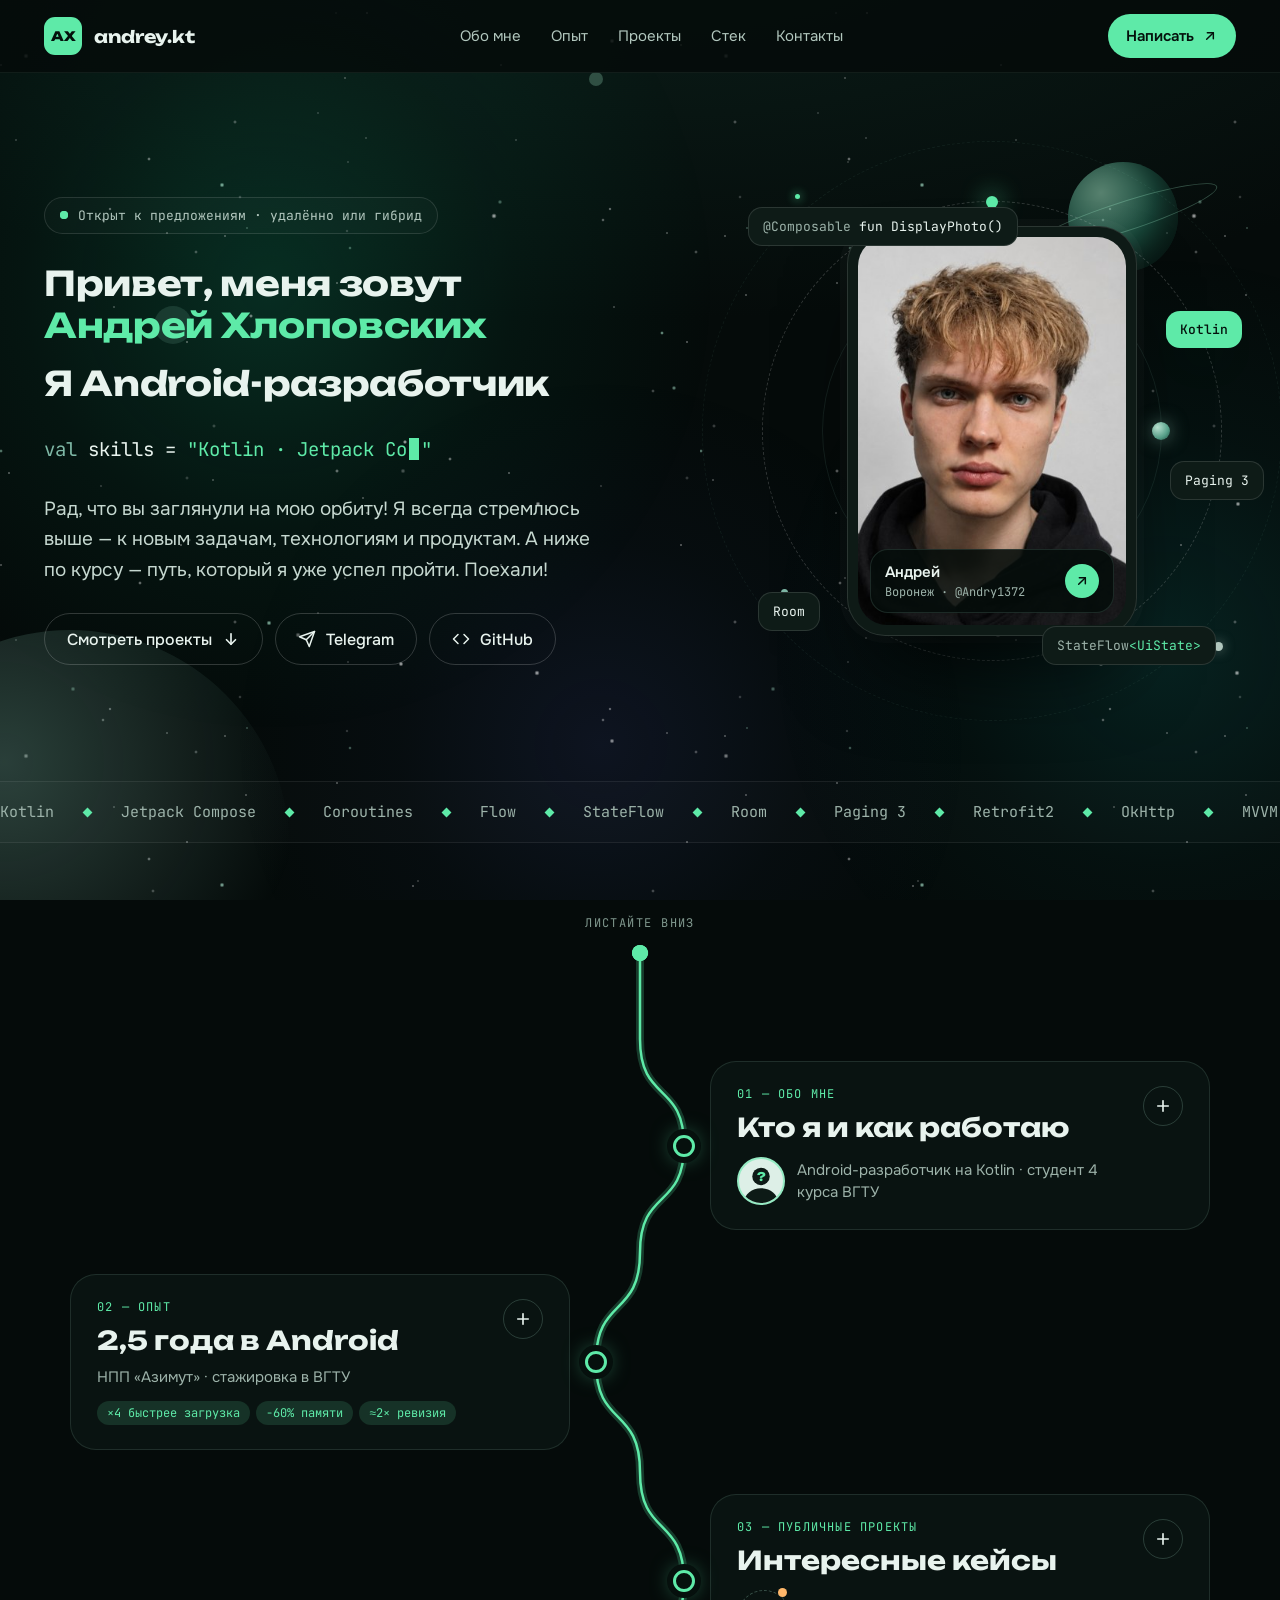
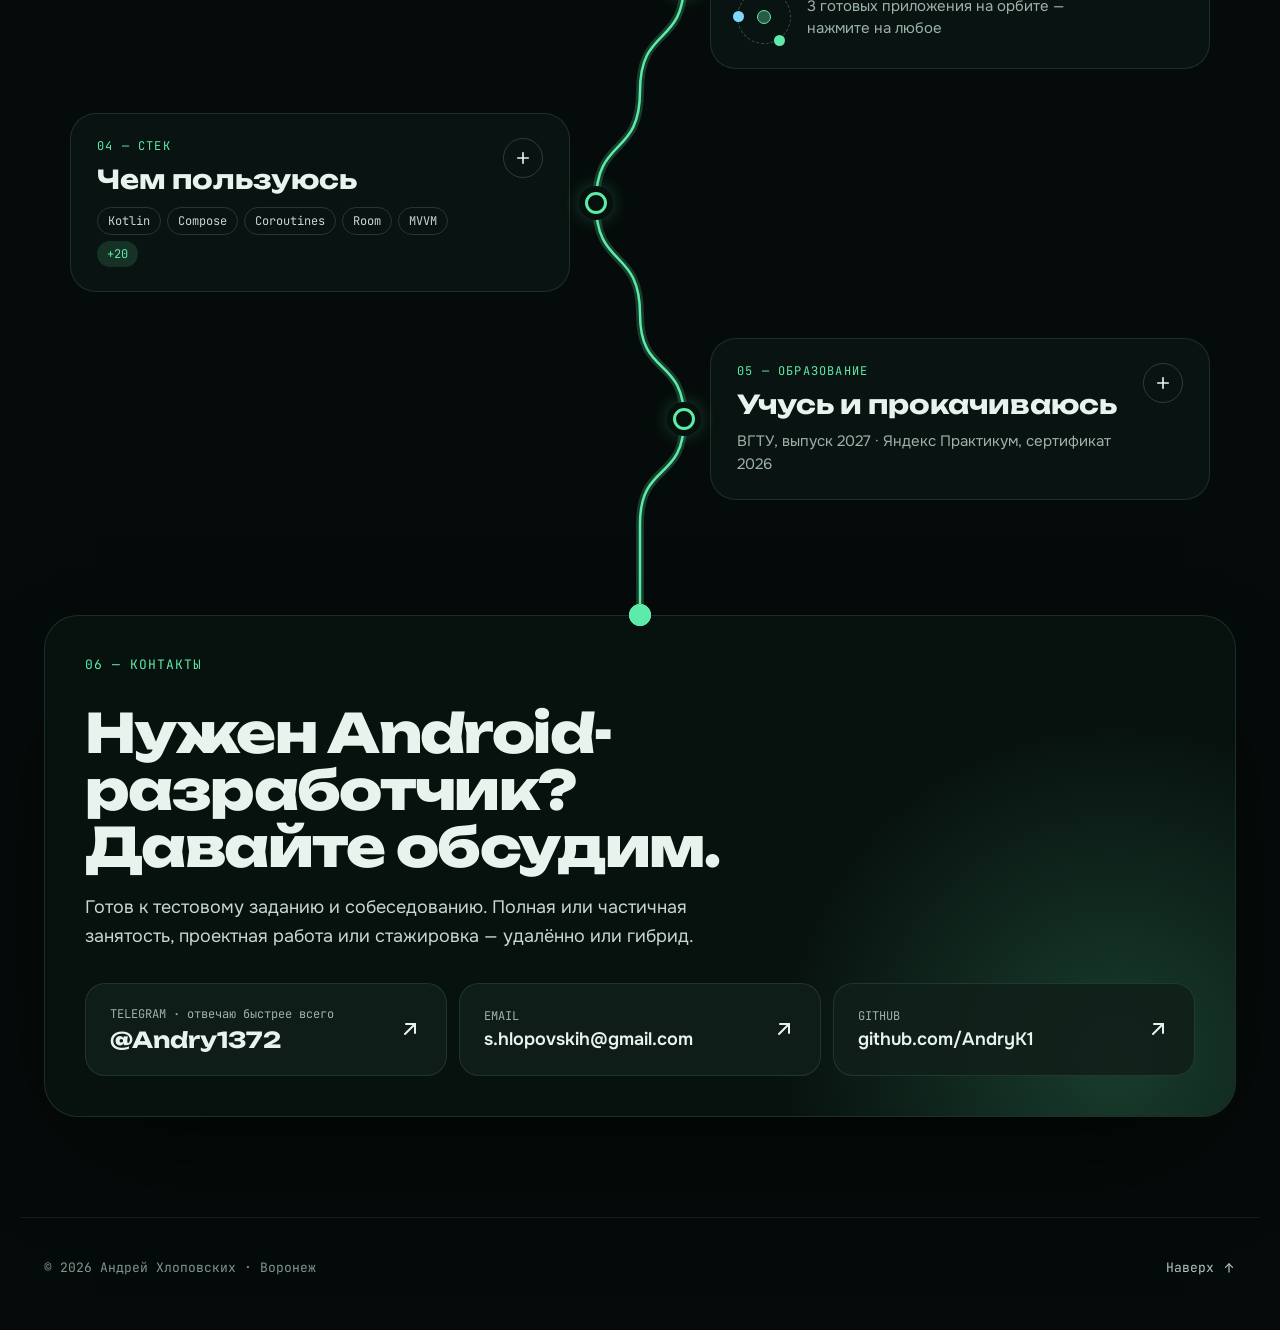
==== commit 05bee7a3: "Add files via upload update for browsers" ====
--- a/index.html
+++ b/index.html
@@ -15,6 +15,23 @@
   <meta property="og:description" content="Kotlin, Jetpack Compose, Coroutines, Room, MVVM. Опыт, проекты и контакты.">
   <meta property="og:image" content="https://developer-android.ru/images/andrey.jpg">
   <meta property="og:locale" content="ru_RU">
+
+  <!-- данные для поисковиков: кто это и где связаться (на странице не отображается) -->
+  <script type="application/ld+json">
+  {
+    "@context": "https://schema.org",
+    "@type": "Person",
+    "name": "Андрей Хлоповских",
+    "alternateName": "Andrey Khlopovskikh",
+    "jobTitle": "Android-разработчик",
+    "url": "https://developer-android.ru/",
+    "image": "https://developer-android.ru/images/andrey.jpg",
+    "email": "mailto:s.hlopovskih@gmail.com",
+    "address": { "@type": "PostalAddress", "addressLocality": "Воронеж", "addressCountry": "RU" },
+    "sameAs": ["https://github.com/AndryK1", "https://t.me/Andry1372"],
+    "knowsAbout": ["Kotlin", "Android", "Jetpack Compose", "Coroutines", "Room", "Retrofit", "MVVM", "Clean Architecture"]
+  }
+  </script>
 
   <link rel="icon" href="favicon.svg" type="image/svg+xml">
 
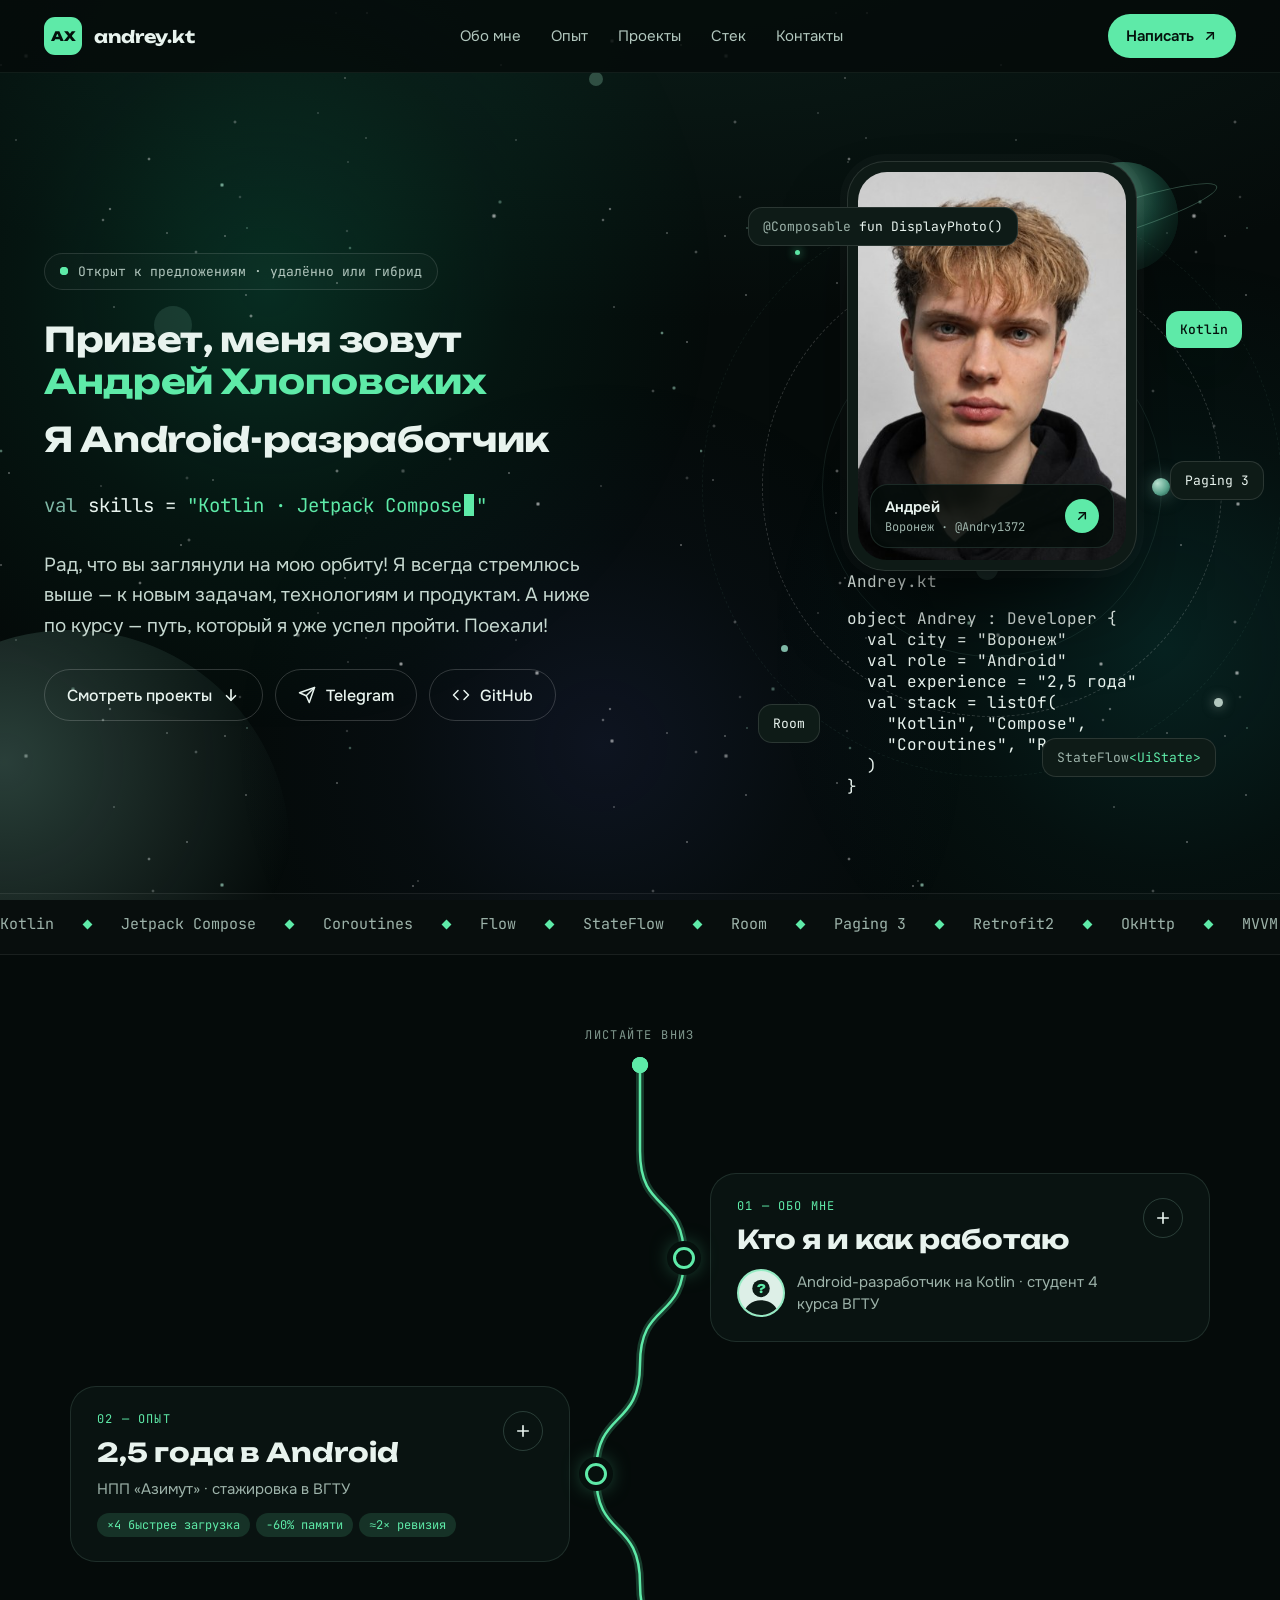
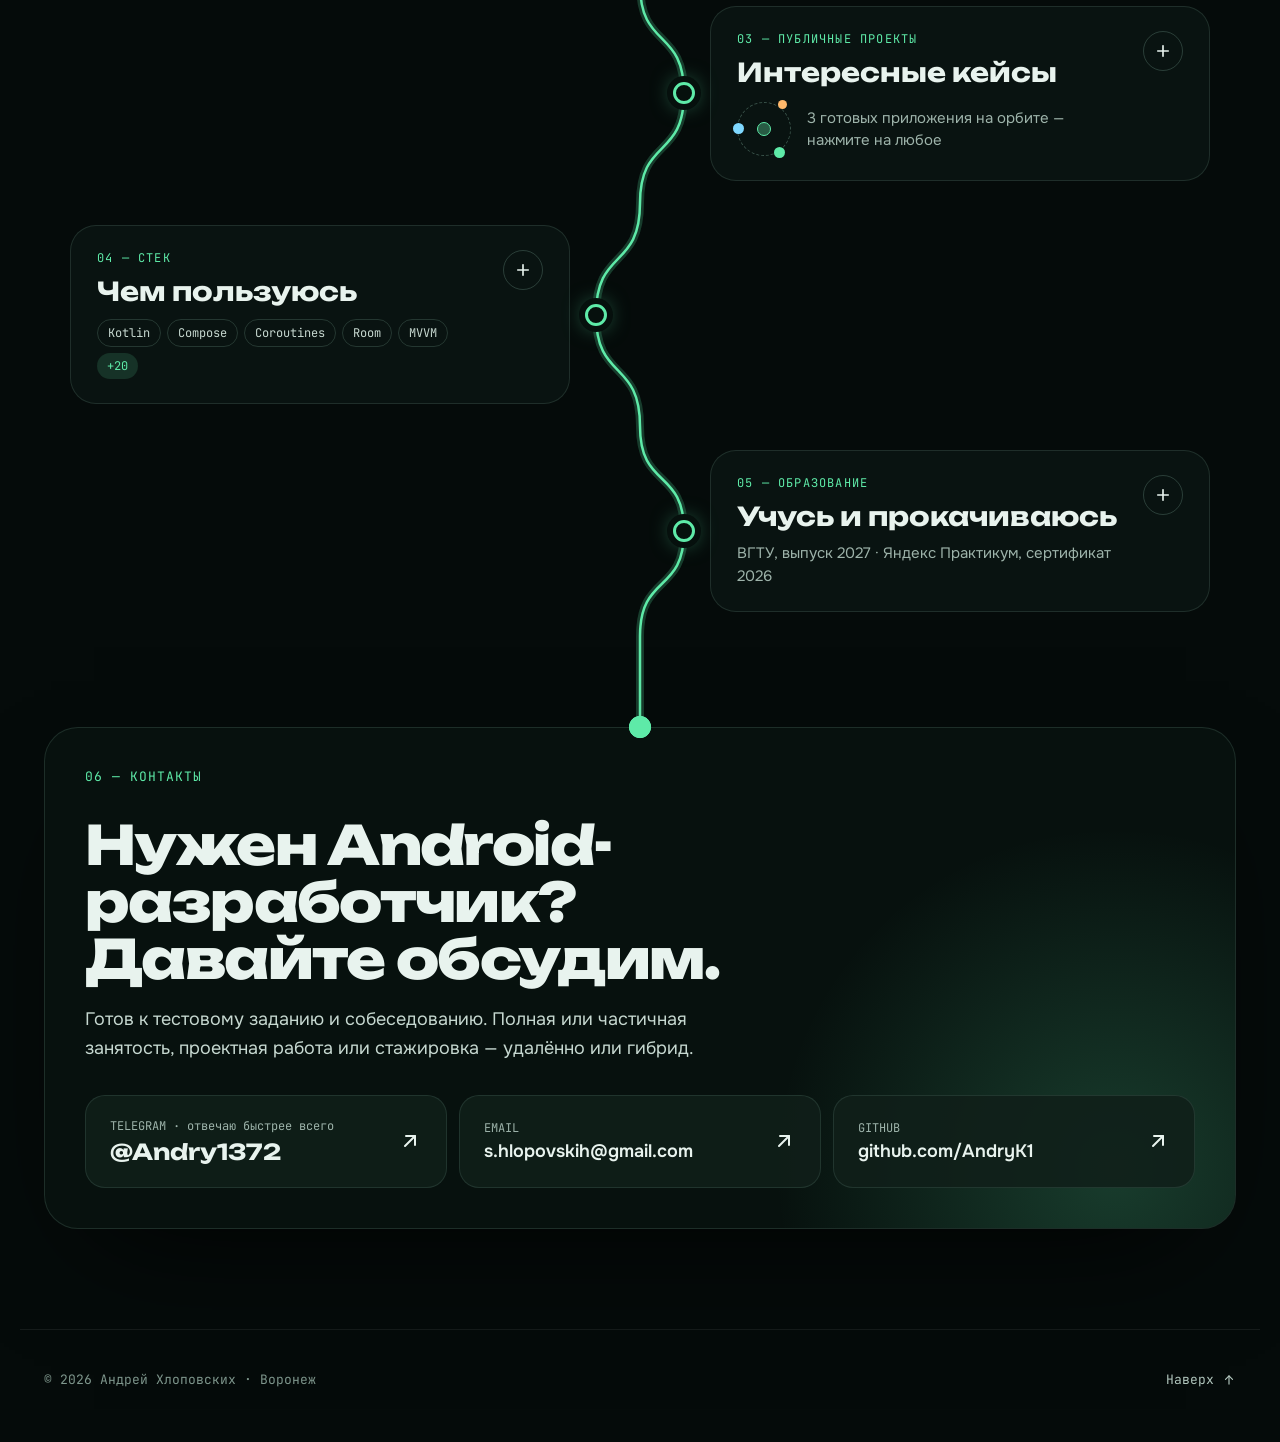
==== commit bbcd9031: "Add files via upload" ====
--- a/index.html
+++ b/index.html
@@ -153,16 +153,38 @@
           <span class="sat sat--5"></span>
         </div>
 
-        <div class="photo-card fu" style="--d: .4s">
-          <img class="photo-card__img" src="images/andrey.jpg" alt="Андрей Хлоповских" width="270" height="390" draggable="false" fetchpriority="high" decoding="async">
-          <div class="photo-card__badge">
-            <div class="photo-card__who">
-              <span class="photo-card__name">Андрей</span>
-              <span class="photo-card__meta mono">Воронеж · @Andry1372</span>
-            </div>
-            <span class="photo-card__icon">
-              <svg width="16" height="16" viewBox="0 0 24 24" fill="none" stroke="currentColor" stroke-width="2.2" stroke-linecap="round" stroke-linejoin="round" aria-hidden="true"><path d="M7 17L17 7"/><path d="M8 7h9v9"/></svg>
-            </span>
+        <!-- 3D-карточка: в покое висит как обычно; мышью или пальцем её можно крутить,
+             щелчок или Enter переворачивает (логика — initFlipCard в main.js) -->
+        <div class="flip fu" id="photo-flip" style="--d: .4s" tabindex="0" role="button" aria-label="Карточка с фото — нажмите, чтобы перевернуть">
+          <div class="flip__card">
+            <div class="flip__face photo-card">
+              <img class="photo-card__img" src="images/andrey.jpg" alt="Андрей Хлоповских" width="270" height="390" draggable="false" fetchpriority="high" decoding="async">
+              <div class="photo-card__badge">
+                <div class="photo-card__who">
+                  <span class="photo-card__name">Андрей</span>
+                  <span class="photo-card__meta mono">Воронеж · @Andry1372</span>
+                </div>
+                <span class="photo-card__icon">
+                  <svg width="16" height="16" viewBox="0 0 24 24" fill="none" stroke="currentColor" stroke-width="2.2" stroke-linecap="round" stroke-linejoin="round" aria-hidden="true"><path d="M7 17L17 7"/><path d="M8 7h9v9"/></svg>
+                </span>
+              </div>
+              <span class="flip__glare" aria-hidden="true"></span>
+            </div>
+            <div class="flip__face flip__back" aria-hidden="true">
+              <div class="flip-back__top">
+                <span class="flip-back__file mono">Andrey.kt</span>
+              </div>
+              <pre class="flip-back__code mono"><span class="k">object</span> <span class="t">Andrey</span> : <span class="t">Developer</span> {
+  <span class="k">val</span> city = <span class="s">"Воронеж"</span>
+  <span class="k">val</span> role = <span class="s">"Android"</span>
+  <span class="k">val</span> experience = <span class="s">"2,5 года"</span>
+  <span class="k">val</span> stack = listOf(
+    <span class="s">"Kotlin"</span>, <span class="s">"Compose"</span>,
+    <span class="s">"Coroutines"</span>, <span class="s">"Room"</span>
+  )
+}</pre>
+              <span class="flip__glare" aria-hidden="true"></span>
+            </div>
           </div>
         </div>
 
